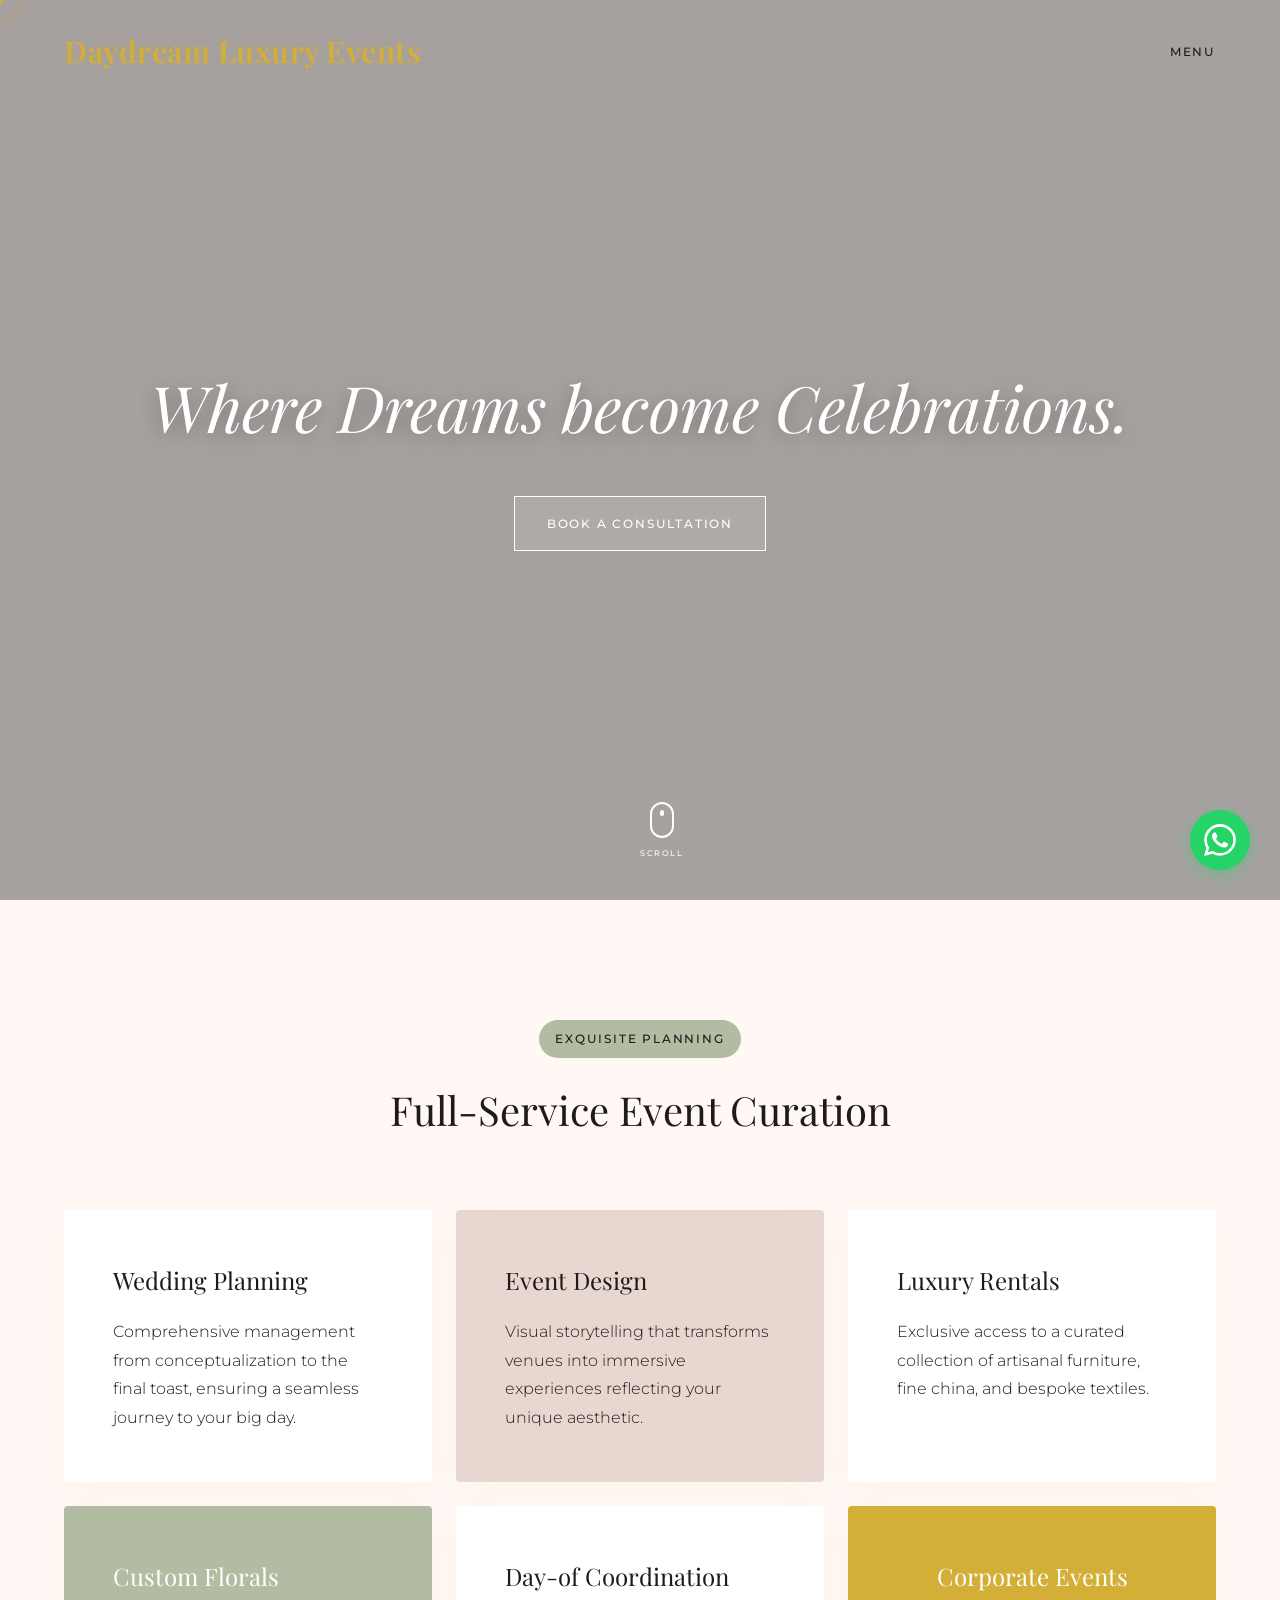
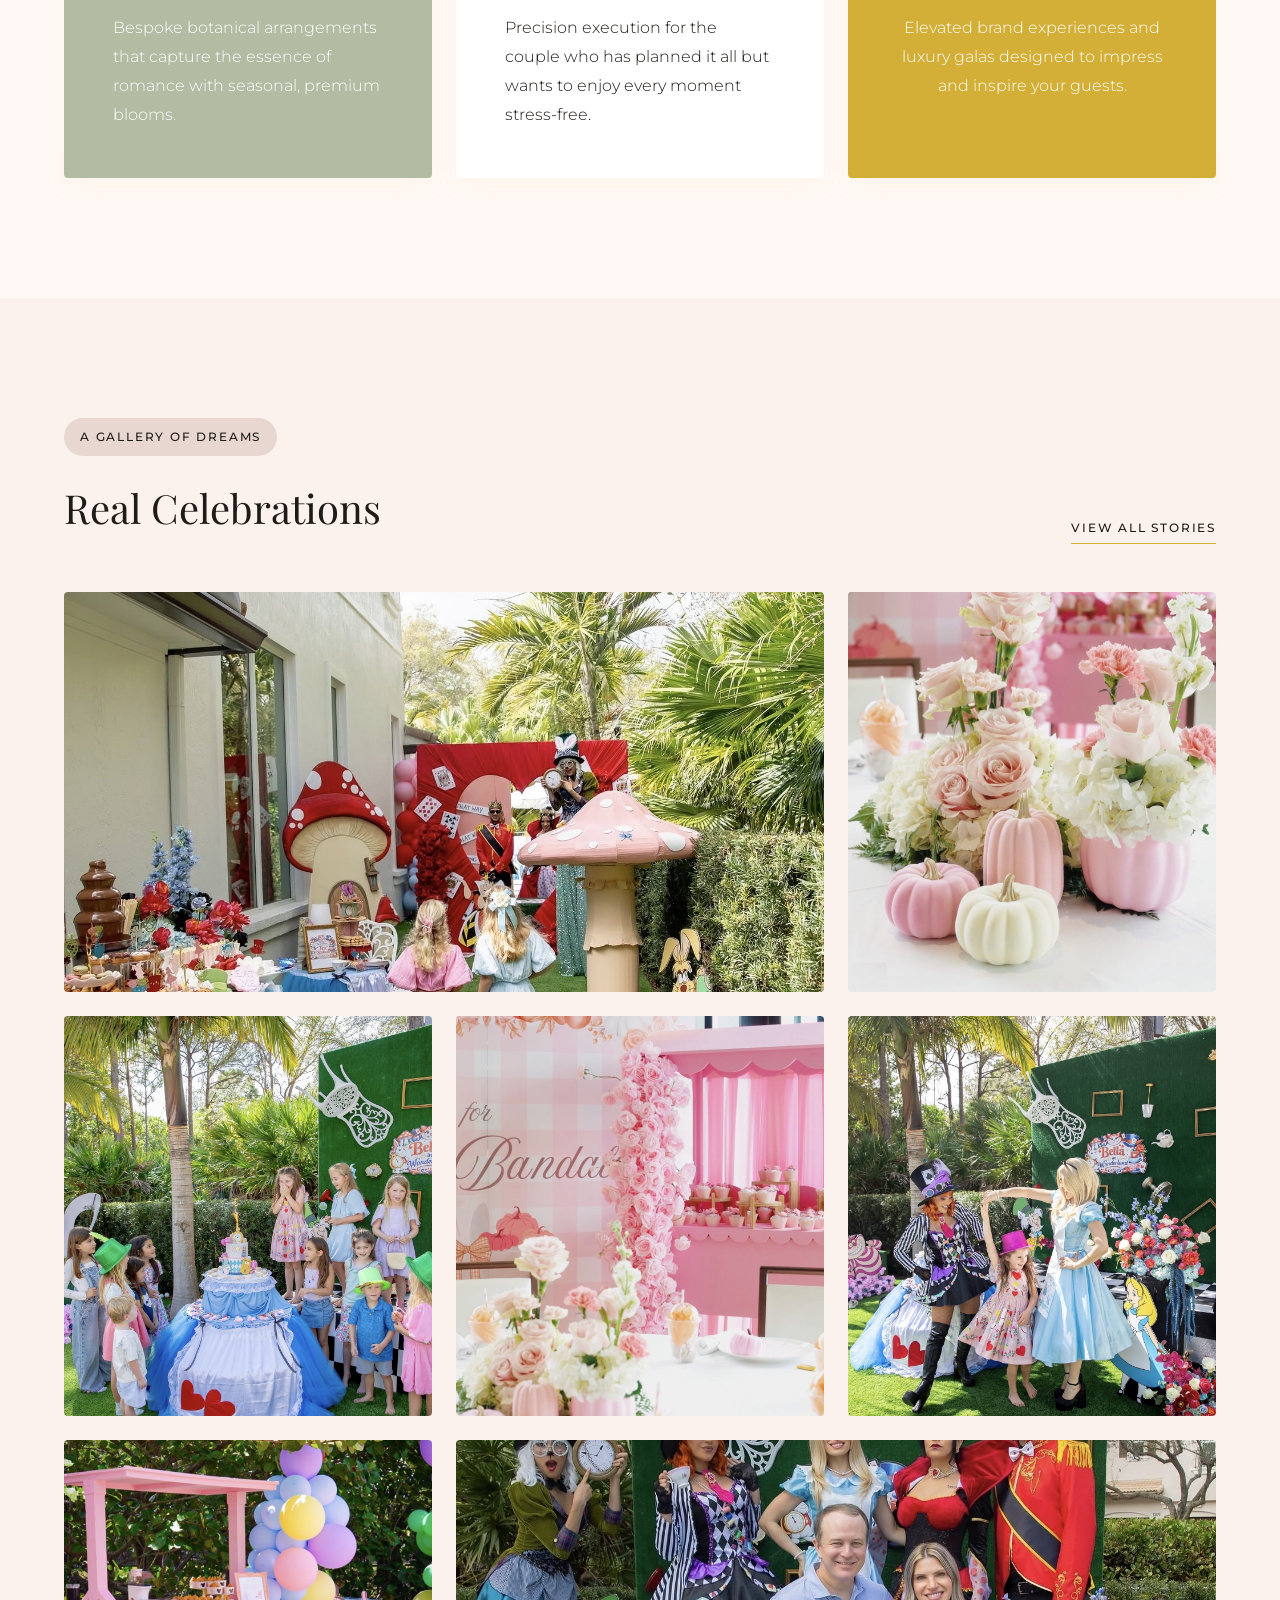
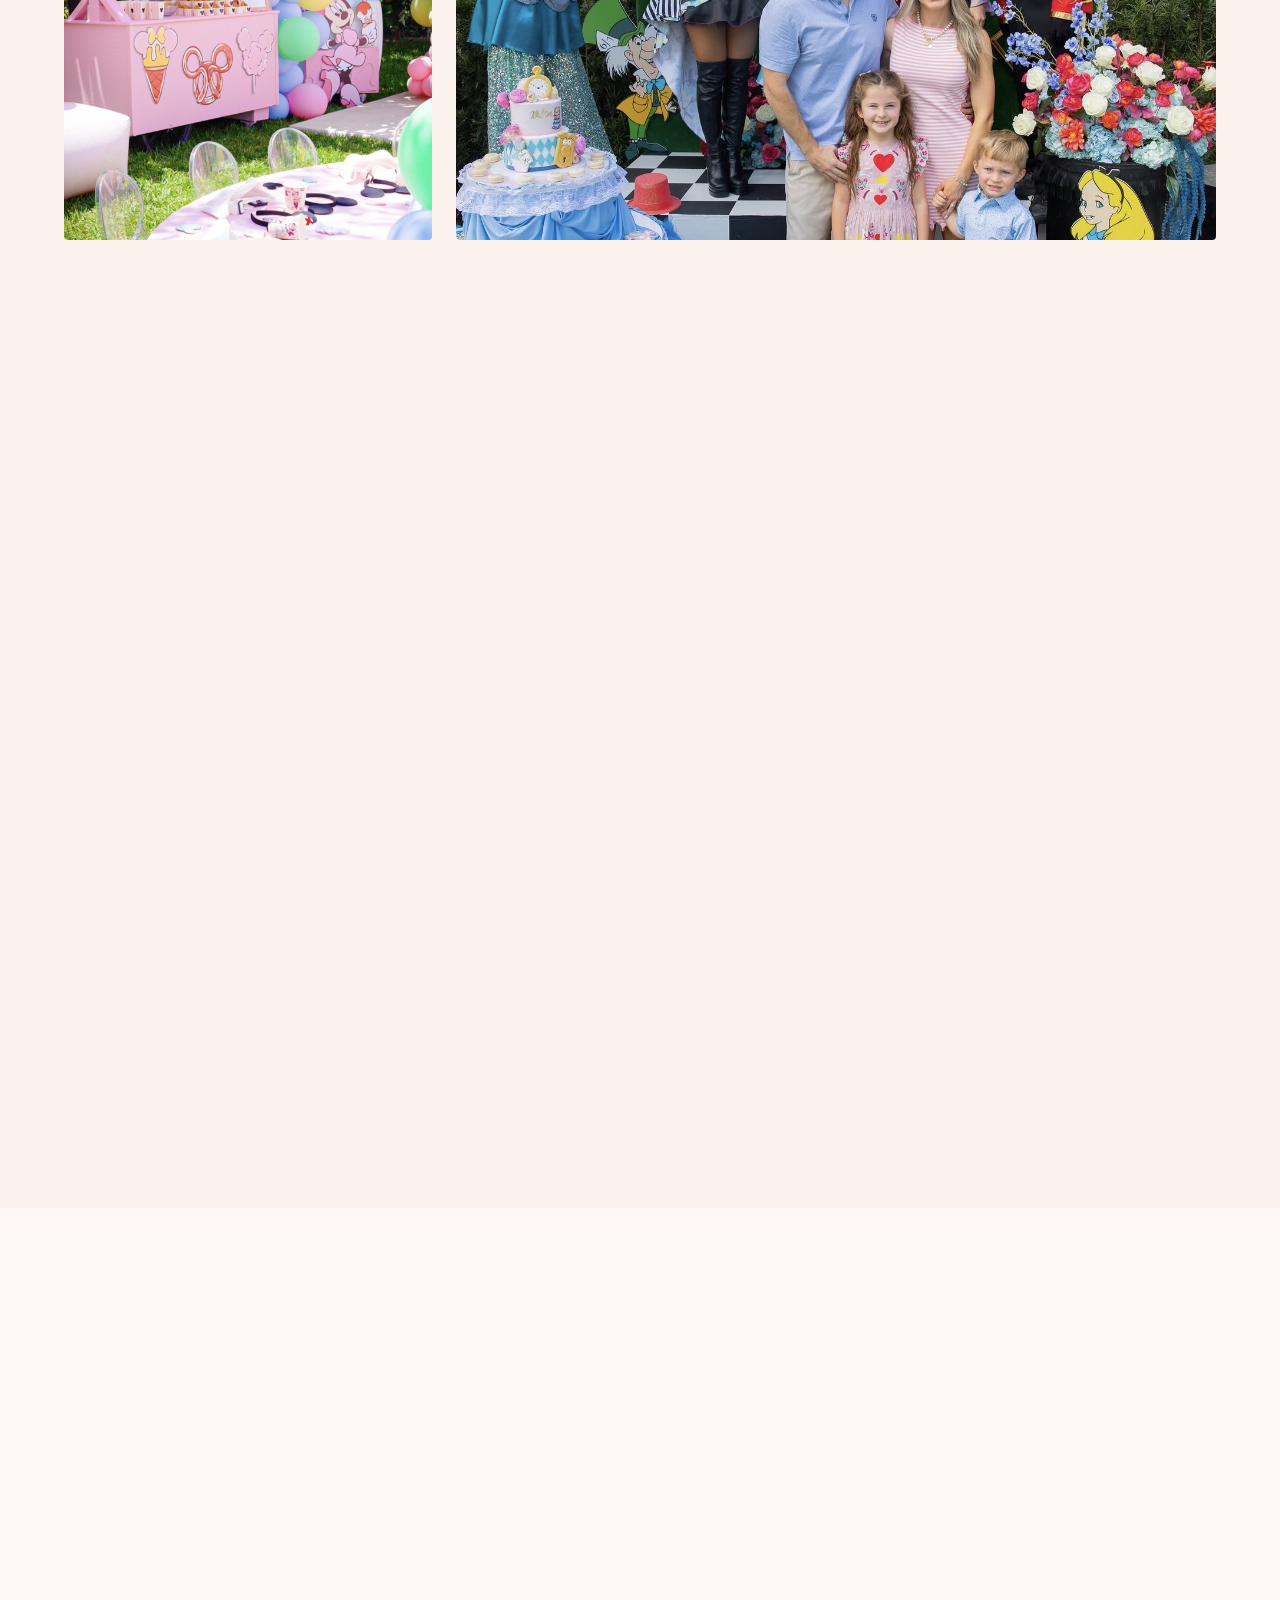
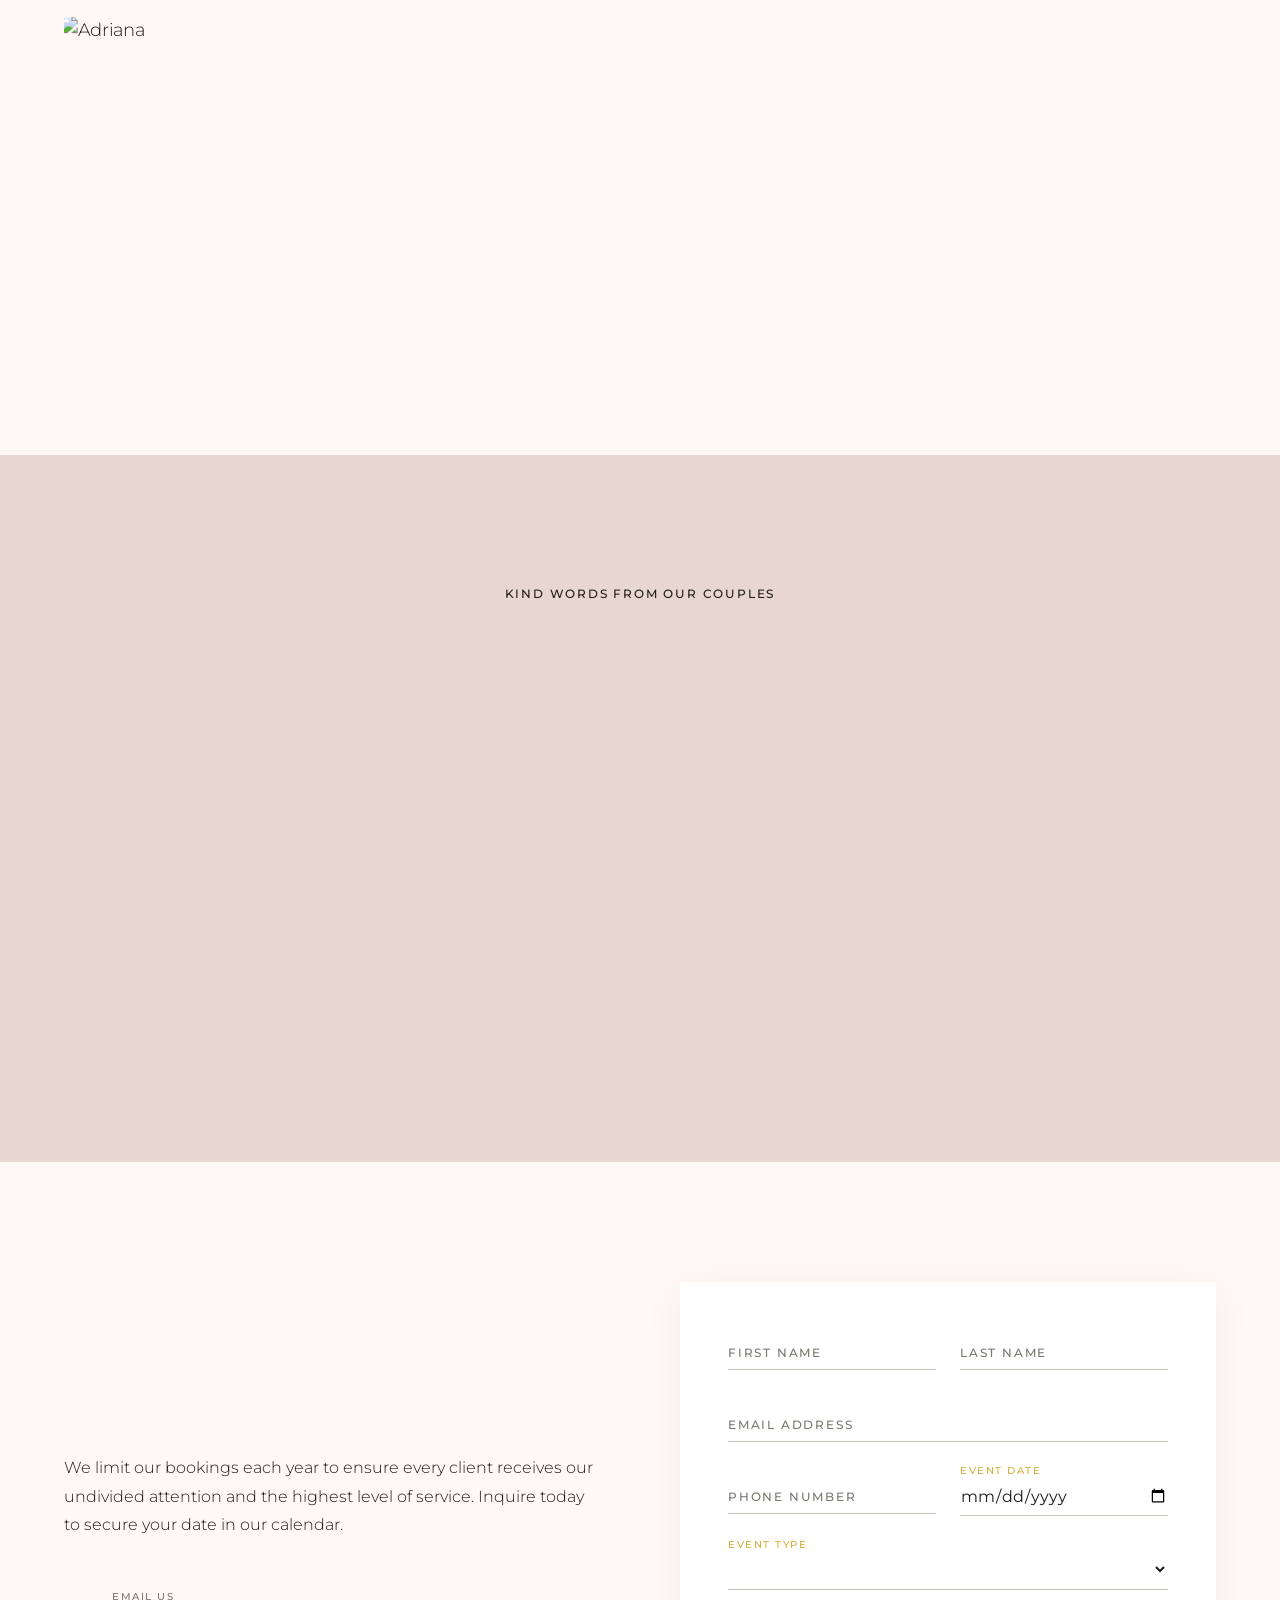
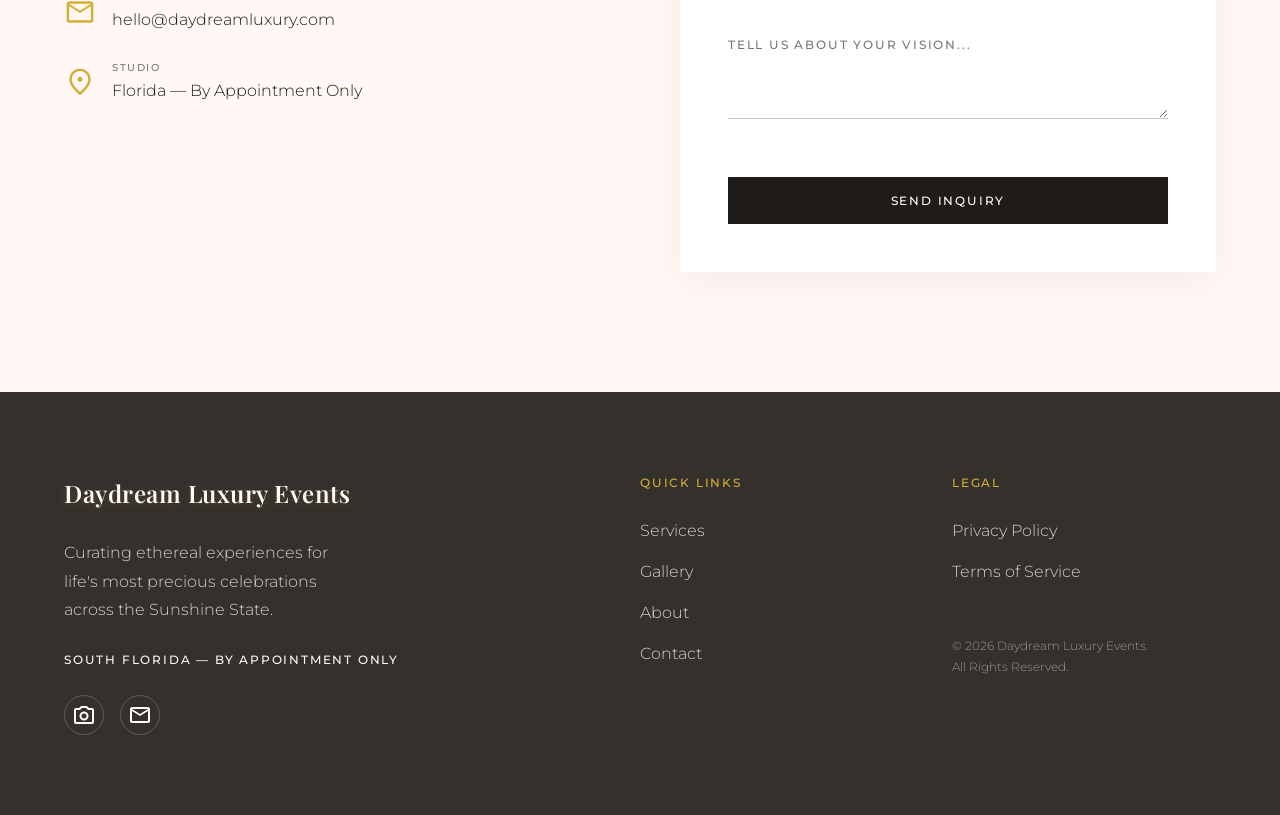
==== index.html @ e5b64c25 "Initial commit with WOW effect design" ====
<!DOCTYPE html>
<html lang="en">
<head>
  <meta charset="UTF-8">
  <meta name="viewport" content="width=device-width, initial-scale=1.0">
  <title>Daydream Luxury Events | Adriana</title>
  <link rel="stylesheet" href="styles.css">
  <link href="https://fonts.googleapis.com/css2?family=Material+Symbols+Outlined:wght,FILL@300,0&display=swap" rel="stylesheet" />
</head>
<body>

  <!-- Preloader -->
  <div class="preloader" id="preloader">
    <div class="preloader-content">
      <h2 class="logo italic" style="font-size: 40px; color: var(--gold);">Daydream</h2>
      <div class="loading-line"></div>
    </div>
  </div>

  <!-- Custom Cursor -->
  <div class="cursor-dot" data-cursor-dot></div>
  <div class="cursor-outline" data-cursor-outline></div>

  <!-- Navigation -->
  <nav id="navbar">
    <div class="container nav-container">
      <a href="#" class="logo">Daydream Luxury Events</a>
      <div class="menu-btn" id="menuBtn">
        <span class="label">MENU</span>
      </div>
    </div>
  </nav>

  <!-- Full-Screen Menu Overlay -->
  <div class="nav-overlay" id="navOverlay">
    <div class="nav-overlay-content">
      <a href="#services" class="nav-overlay-link italic">Services</a>
      <a href="#gallery" class="nav-overlay-link italic">Gallery</a>
      <a href="#about" class="nav-overlay-link italic">About</a>
      <a href="#contact" class="nav-overlay-link italic">Contact</a>
    </div>
    <div class="nav-overlay-footer label">
      <p>SOUTH FLORIDA — BY APPOINTMENT ONLY</p>
    </div>
  </div>

  <!-- Hero Section -->
  <section class="hero">
    <video class="hero-video" autoplay muted loop playsinline>
      <source src="video del hero/hero_video_720p.mp4" type="video/mp4">
    </video>
    <div class="hero-overlay"></div>
    <div class="hero-content">
      <h1 class="italic">Where Dreams become Celebrations.</h1>
      <a href="#contact" class="btn btn-white label">Book a Consultation</a>
    </div>
    
    <!-- Scroll Indicator -->
    <div class="scroll-indicator">
      <div class="mouse"></div>
      <span class="label" style="font-size: 8px; margin-top: 8px; letter-spacing: 0.2em;">SCROLL</span>
    </div>
  </section>

  <!-- Services Section -->
  <section id="services" class="section-gap">
    <div class="container">
      <div class="services-header">
        <span class="label tag tag-sage">Exquisite Planning</span>
        <h2>Full-Service Event Curation</h2>
      </div>
      
      <div class="services-grid">
        <div class="service-card col-4">
          <h3>Wedding Planning</h3>
          <p>Comprehensive management from conceptualization to the final toast, ensuring a seamless journey to your big day.</p>
        </div>
        <div class="service-card col-4" style="background-color: var(--blush);">
          <h3>Event Design</h3>
          <p>Visual storytelling that transforms venues into immersive experiences reflecting your unique aesthetic.</p>
        </div>
        <div class="service-card col-4">
          <h3>Luxury Rentals</h3>
          <p>Exclusive access to a curated collection of artisanal furniture, fine china, and bespoke textiles.</p>
        </div>
        <div class="service-card col-4" style="background-color: var(--sage); color: var(--white);">
          <h3 style="color: var(--white);">Custom Florals</h3>
          <p>Bespoke botanical arrangements that capture the essence of romance with seasonal, premium blooms.</p>
        </div>
        <div class="service-card col-4">
          <h3>Day-of Coordination</h3>
          <p>Precision execution for the couple who has planned it all but wants to enjoy every moment stress-free.</p>
        </div>
        <div class="service-card col-4" style="background-color: var(--gold); color: var(--white); text-align: center;">
          <h3 style="color: var(--white);">Corporate Events</h3>
          <p>Elevated brand experiences and luxury galas designed to impress and inspire your guests.</p>
        </div>
      </div>
    </div>
  </section>

  <!-- Gallery Section -->
  <section id="gallery" class="section-gap" style="background: #fbf2ed;">
    <div class="container">
      <div class="gallery-header">
        <div>
          <span class="label tag">A Gallery of Dreams</span>
          <h2 style="font-size: 40px; margin-top: 16px;">Real Celebrations</h2>
        </div>
        <a href="#" class="label" style="border-bottom: 1px solid var(--gold); padding-bottom: 4px;">View All Stories</a>
      </div>

      <div class="gallery-grid">
        <div class="gallery-item col-8 signature-frame">
          <img src="Sus fotos/daydream_alice_wide_edited.jpg" alt="Event" class="img-cover">
        </div>
        <div class="gallery-item col-4">
          <img src="Sus fotos/daydream_flores_edited.jpg" alt="Florals" class="img-cover">
        </div>
        <div class="gallery-item col-4">
          <img src="Sus fotos/daydream_cake_edited.jpg" alt="Cake" class="img-cover">
        </div>
        <div class="gallery-item col-4">
          <img src="Sus fotos/daydream_dessert_bar_edited.jpg" alt="Desserts" class="img-cover">
        </div>
        <div class="gallery-item col-4">
          <img src="Sus fotos/daydream_alice_edited.jpg" alt="Alice Event" class="img-cover">
        </div>
        <div class="gallery-item col-4">
          <img src="Sus fotos/daydream_carrito_edited.jpg" alt="Cart Display" class="img-cover">
        </div>
        <div class="gallery-item col-8 signature-frame">
          <img src="Sus fotos/daydream_family_group_edited.jpg" alt="Family Group" class="img-cover">
        </div>
        <div class="gallery-item col-4">
          <img src="Sus fotos/daydream_fairy_cake_edited.jpg" alt="Fairy Cake" class="img-cover">
        </div>
        <div class="gallery-item col-4">
          <img src="Sus fotos/daydream_madhatter_edited.jpg" alt="Mad Hatter" class="img-cover">
        </div>
        <div class="gallery-item col-4">
          <img src="Sus fotos/daydream_mushroom_fairies_edited.jpg" alt="Mushroom Fairies" class="img-cover">
        </div>
        <div class="gallery-item col-4">
          <img src="Sus fotos/daydream_pink_castle_edited.jpg" alt="Pink Castle" class="img-cover">
        </div>
        <div class="gallery-item col-4">
          <img src="Sus fotos/daydream_rabbbithole_edited.jpg" alt="Rabbit Hole" class="img-cover">
        </div>
        <div class="gallery-item col-4">
          <img src="Sus fotos/foto.jpg" alt="Event Detail" class="img-cover">
        </div>
      </div>
    </div>
  </section>

  <!-- About Section -->
  <section id="about" class="section-gap">
    <div class="container about-grid">
      <div class="about-image signature-frame">
        <img src="foto de la dueña/9C706F66-1818-429E-ACD1-0B4B7BBCFD87.PNG" alt="Adriana" class="img-cover" style="aspect-ratio: 4/5; object-position: center 35%;">
      </div>
      <div class="about-content">
        <span class="label tag tag-sage">The Visionary</span>
        <h2>Meet Adriana</h2>
        <p>With a background in fine arts and a passion for the effortless elegance of the Florida coast, I founded Daydream Luxury Events to bridge the gap between imagination and reality.</p>
        <p>My philosophy is rooted in "Editorial Minimalism"—where every element serves a purpose and beauty is found in the intentional. I believe that a luxury event should feel personal, never staged, and leave a lasting impression of refined joy.</p>
        <p>As an event planner and stylist in Florida, I dedicate myself to crafting experiences that resonate deeply with my clients and their guests.</p>
        <div style="margin-top: 32px;">
          <p class="italic" style="font-size: 24px; color: var(--gold);">Adriana V.</p>
        </div>
      </div>
    </div>
  </section>

  <!-- Testimonials Section -->
  <section class="section-gap testimonials-section">
    <div class="container">
      <div class="testimonials-header">
        <span class="label tag">Kind words from our couples</span>
      </div>
      <div class="testimonials-slider-wrapper">
        <div class="testimonials-track" id="testimonialsTrack">
          <div class="testimonial-card">
            <div class="stars">★★★★★</div>
            <p class="testimonial-text">"Adriana turned our vision of a coastal black-tie wedding into a breathtaking reality. Her eye for design is unmatched, and her calm presence made the entire process a joy."</p>
            <div class="label" style="color: var(--gold);">Eleanor & James</div>
          </div>
          <div class="testimonial-card">
            <div class="stars">★★★★★</div>
            <p class="testimonial-text">"The floral design alone was worth it. Our guests are still talking about the scent of peonies that filled the ballroom. Adriana is truly an artist who understands luxury."</p>
            <div class="label" style="color: var(--gold);">Isabella & Marc</div>
          </div>
          <div class="testimonial-card">
            <div class="stars">★★★★★</div>
            <p class="testimonial-text">"A seamless experience from start to finish. We didn't have to worry about a single detail on our wedding day. Adriana's coordination was flawless."</p>
            <div class="label" style="color: var(--gold);">Sophia & David</div>
          </div>
        </div>
        <div class="slider-dots" id="sliderDots"></div>
      </div>
    </div>
  </section>

  <!-- Contact Section -->
  <section id="contact" class="section-gap">
    <div class="container contact-grid">
      <div class="contact-info">
        <span class="label tag tag-sage">Tell us about your daydream</span>
        <h2>Let's Create Magic</h2>
        <p style="margin-bottom: 48px;">We limit our bookings each year to ensure every client receives our undivided attention and the highest level of service. Inquire today to secure your date in our calendar.</p>
        
        <div style="display: flex; align-items: center; gap: 16px; margin-bottom: 24px;">
          <span class="material-symbols-outlined" style="color: var(--gold); font-size: 32px;">mail</span>
          <div>
            <div class="label" style="font-size: 10px; color: #79776F;">Email Us</div>
            <div>hello@daydreamluxury.com</div>
          </div>
        </div>
        <div style="display: flex; align-items: center; gap: 16px;">
          <span class="material-symbols-outlined" style="color: var(--gold); font-size: 32px;">location_on</span>
          <div>
            <div class="label" style="font-size: 10px; color: #79776F;">Studio</div>
            <div>Florida — By Appointment Only</div>
          </div>
        </div>
      </div>
      
      <div class="contact-form" style="background: var(--white); padding: 48px; box-shadow: 0 10px 40px rgba(0,0,0,0.05);">
        <form>
          <div class="form-row">
            <div class="form-group floating-label-group">
              <input type="text" id="fname" placeholder=" " required>
              <label for="fname" class="label floating-label">First Name</label>
            </div>
            <div class="form-group floating-label-group">
              <input type="text" id="lname" placeholder=" " required>
              <label for="lname" class="label floating-label">Last Name</label>
            </div>
          </div>
          <div class="form-group floating-label-group">
            <input type="email" id="email" placeholder=" " required>
            <label for="email" class="label floating-label">Email Address</label>
          </div>
          <div class="form-row">
            <div class="form-group floating-label-group">
              <input type="tel" id="phone" placeholder=" " required>
              <label for="phone" class="label floating-label">Phone Number</label>
            </div>
            <div class="form-group floating-label-group">
              <input type="date" id="date" required>
              <label for="date" class="label floating-label always-float">Event Date</label>
            </div>
          </div>
          <div class="form-group floating-label-group">
            <select id="type" required>
              <option value="" disabled selected></option>
              <option value="Wedding">Wedding</option>
              <option value="Baby Shower">Baby Shower</option>
              <option value="Children's Party">Children's Party</option>
              <option value="Corporate">Corporate</option>
              <option value="Other">Other</option>
            </select>
            <label for="type" class="label floating-label always-float">Event Type</label>
          </div>
          <div class="form-group floating-label-group">
            <textarea id="message" rows="4" placeholder=" " required></textarea>
            <label for="message" class="label floating-label">Tell us about your vision...</label>
          </div>
          <button type="submit" class="btn btn-solid label" style="width: 100%; border: none; margin-top: 16px;">Send Inquiry</button>
        </form>
      </div>
    </div>
  </section>

  <!-- Footer -->
  <footer>
    <div class="container footer-grid">
      <div>
        <a href="#" class="logo footer-logo" style="color: var(--ivory);">Daydream Luxury Events</a>
        <p style="opacity: 0.8; margin-bottom: 24px; max-width: 300px;">Curating ethereal experiences for life's most precious celebrations across the Sunshine State.</p>
        <p class="label">South Florida — By Appointment Only</p>
        <div class="social-icons">
          <a href="#" class="social-icon"><span class="material-symbols-outlined">photo_camera</span></a>
          <a href="#" class="social-icon"><span class="material-symbols-outlined">mail</span></a>
        </div>
      </div>
      <div class="footer-links">
        <h4 class="label">Quick Links</h4>
        <a href="#services">Services</a>
        <a href="#gallery">Gallery</a>
        <a href="#about">About</a>
        <a href="#contact">Contact</a>
      </div>
      <div class="footer-links">
        <h4 class="label">Legal</h4>
        <a href="#">Privacy Policy</a>
        <a href="#">Terms of Service</a>
        <div style="margin-top: 48px; opacity: 0.5; font-size: 12px;">
          &copy; 2026 Daydream Luxury Events.<br>All Rights Reserved.
        </div>
      </div>
    </div>
  </footer>

  <!-- Lightbox -->
  <div class="lightbox" id="lightbox">
    <span class="lightbox-close material-symbols-outlined" id="lightboxClose">close</span>
    <img src="" alt="Fullscreen Event Image" class="lightbox-img" id="lightboxImg">
  </div>

  <!-- WhatsApp Button -->
  <a href="https://wa.me/1234567890?text=Hello%20Daydream%20Luxury%20Events,%20I%20would%20like%20to%20plan%20an%20event!" target="_blank" class="whatsapp-btn">
    <svg viewBox="0 0 24 24" width="32" height="32" fill="currentColor"><path d="M17.472 14.382c-.297-.149-1.758-.867-2.03-.967-.273-.099-.471-.148-.67.15-.197.297-.767.966-.94 1.164-.173.199-.347.223-.644.075-.297-.15-1.255-.463-2.39-1.475-.883-.788-1.48-1.761-1.653-2.059-.173-.297-.018-.458.13-.606.134-.133.298-.347.446-.52.149-.174.198-.298.298-.497.099-.198.05-.371-.025-.52-.075-.149-.669-1.612-.916-2.207-.242-.579-.487-.5-.669-.51h-.57c-.198 0-.52.074-.792.372-.272.297-1.04 1.016-1.04 2.479 0 1.462 1.065 2.875 1.213 3.074.149.198 2.096 3.2 5.077 4.487.709.306 1.262.489 1.694.625.712.227 1.36.195 1.871.118.571-.085 1.758-.719 2.006-1.413.248-.694.248-1.289.173-1.413-.074-.124-.272-.198-.57-.347m-5.421 7.403h-.004a9.87 9.87 0 01-5.031-1.378l-.361-.214-3.741.982.998-3.648-.235-.374a9.86 9.86 0 01-1.51-5.26c.001-5.45 4.436-9.884 9.888-9.884 2.64 0 5.122 1.03 6.988 2.898a9.825 9.825 0 012.893 6.994c-.003 5.45-4.437 9.884-9.885 9.884m8.413-18.297A11.815 11.815 0 0012.05 0C5.495 0 .16 5.335.157 11.892c0 2.096.547 4.142 1.588 5.945L.057 24l6.305-1.654a11.882 11.882 0 005.683 1.448h.005c6.554 0 11.89-5.335 11.893-11.893a11.821 11.821 0 00-3.48-8.413Z"/></svg>
  </a>

  <script>
    // 1. Custom Cursor
    const cursorDot = document.querySelector("[data-cursor-dot]");
    const cursorOutline = document.querySelector("[data-cursor-outline]");
    
    if (window.matchMedia("(pointer: fine)").matches) {
      window.addEventListener("mousemove", (e) => {
        const posX = e.clientX;
        const posY = e.clientY;

        cursorDot.style.left = `${posX}px`;
        cursorDot.style.top = `${posY}px`;

        cursorOutline.animate({
          left: `${posX}px`,
          top: `${posY}px`
        }, { duration: 500, fill: "forwards" });
      });

      const interactives = document.querySelectorAll('a, button, .gallery-item, input, textarea, select');
      interactives.forEach(el => {
        el.addEventListener('mouseenter', () => cursorOutline.classList.add('hovered'));
        el.addEventListener('mouseleave', () => cursorOutline.classList.remove('hovered'));
      });
    } else {
      cursorDot.style.display = 'none';
      cursorOutline.style.display = 'none';
    }

    // 2. Navbar scroll effect
    window.addEventListener('scroll', () => {
      const nav = document.getElementById('navbar');
      if (window.scrollY > 50) {
        nav.classList.add('scrolled');
      } else {
        nav.classList.remove('scrolled');
      }
    });

    // 3. Scroll Reveal Animations
    const revealElements = document.querySelectorAll('.service-card, .gallery-item, .about-content > *, .contact-info > *, .contact-form, .testimonials-slider-wrapper, .section-gap h2');
    revealElements.forEach(el => el.classList.add('reveal-hidden'));

    const revealOptions = {
      threshold: 0.15,
      rootMargin: "0px 0px -50px 0px"
    };

    const revealOnScroll = new IntersectionObserver(function(entries, observer) {
      entries.forEach(entry => {
        if (!entry.isIntersecting) return;
        entry.target.classList.add('reveal-visible');
        observer.unobserve(entry.target);
      });
    }, revealOptions);

    revealElements.forEach(el => revealOnScroll.observe(el));

    // 4. Lightbox functionality
    const galleryItems = document.querySelectorAll('.gallery-item img');
    const lightbox = document.getElementById('lightbox');
    const lightboxImg = document.getElementById('lightboxImg');
    const lightboxClose = document.getElementById('lightboxClose');

    galleryItems.forEach(item => {
      item.parentElement.style.cursor = 'none'; 
      item.parentElement.addEventListener('click', () => {
        lightboxImg.src = item.src;
        lightbox.classList.add('active');
        document.body.style.overflow = 'hidden';
      });
    });

    const closeLightbox = () => {
      lightbox.classList.remove('active');
      document.body.style.overflow = 'auto';
    };

    lightboxClose.addEventListener('click', closeLightbox);
    lightbox.addEventListener('click', (e) => {
      if (e.target !== lightboxImg) closeLightbox();
    });

    // 5. Testimonials Slider
    const track = document.getElementById('testimonialsTrack');
    const cards = document.querySelectorAll('.testimonial-card');
    const dotsContainer = document.getElementById('sliderDots');
    let currentIndex = 0;

    cards.forEach((_, index) => {
      const dot = document.createElement('div');
      dot.classList.add('slider-dot');
      if (index === 0) dot.classList.add('active');
      dot.addEventListener('click', () => goToSlide(index));
      dotsContainer.appendChild(dot);
    });

    const dots = document.querySelectorAll('.slider-dot');

    function goToSlide(index) {
      track.style.transform = `translateX(-${index * 100}%)`;
      dots.forEach(dot => dot.classList.remove('active'));
      dots[index].classList.add('active');
      currentIndex = index;
    }

    setInterval(() => {
      currentIndex = (currentIndex + 1) % cards.length;
      goToSlide(currentIndex);
    }, 5000);

    // 6. Preloader Logic
    window.addEventListener('load', () => {
      setTimeout(() => {
        const preloader = document.getElementById('preloader');
        preloader.style.opacity = '0';
        setTimeout(() => {
          preloader.style.display = 'none';
        }, 800);
      }, 500); 
    });

    // 7. Full Screen Menu Logic
    const menuBtn = document.getElementById('menuBtn');
    const navOverlay = document.getElementById('navOverlay');
    const overlayLinks = document.querySelectorAll('.nav-overlay-link');
    let menuOpen = false;

    menuBtn.addEventListener('click', () => {
      menuOpen = !menuOpen;
      if (menuOpen) {
        navOverlay.classList.add('active');
        menuBtn.querySelector('.label').textContent = 'CLOSE';
        document.body.style.overflow = 'hidden';
      } else {
        navOverlay.classList.remove('active');
        menuBtn.querySelector('.label').textContent = 'MENU';
        document.body.style.overflow = 'auto';
      }
    });

    overlayLinks.forEach(link => {
      link.addEventListener('click', () => {
        menuOpen = false;
        navOverlay.classList.remove('active');
        menuBtn.querySelector('.label').textContent = 'MENU';
        document.body.style.overflow = 'auto';
      });
    });

    // 8. Parallax Effects
    const heroVideo = document.querySelector('.hero-video');
    const aboutImg = document.querySelector('.about-image img');

    window.addEventListener('scroll', () => {
      const scrollY = window.scrollY;
      
      // Hero Parallax
      if (heroVideo && scrollY < window.innerHeight) {
        heroVideo.style.transform = `translateY(${scrollY * 0.4}px)`;
      }

      // About Image Parallax
      if (aboutImg) {
        const aboutTop = document.getElementById('about').offsetTop;
        const offset = scrollY - aboutTop + window.innerHeight;
        if (offset > 0 && offset < window.innerHeight * 2) {
          aboutImg.style.transform = `translateY(${offset * -0.15}px) scale(1.1)`;
        }
      }
    });

  </script>
</body>
</html>
---- styles.css ----
@import url('https://fonts.googleapis.com/css2?family=Montserrat:wght@300;400;500;600&family=Playfair+Display:ital,wght@0,400;0,600;0,700;1,400&display=swap');

:root {
  --ivory: #FFF8F5;
  --text: #1E1B18;
  --gold: #D4AF37;
  --blush: #E8D7D0;
  --sage: #B2BCA3;
  --white: #FFFFFF;
}

* {
  margin: 0;
  padding: 0;
  box-sizing: border-box;
}

body {
  background-color: var(--ivory);
  color: var(--text);
  font-family: 'Montserrat', sans-serif;
  font-weight: 300;
  line-height: 1.8;
  overflow-x: hidden;
}

h1,
h2,
h3,
h4,
h5,
h6 {
  font-family: 'Playfair Display', serif;
  font-weight: 400;
}

.italic {
  font-style: italic;
}

.label {
  font-family: 'Montserrat', sans-serif;
  text-transform: uppercase;
  letter-spacing: 0.15em;
  font-weight: 500;
  font-size: 12px;
}

a {
  text-decoration: none;
  color: inherit;
}

/* Layout */
.container {
  max-width: 1280px;
  margin: 0 auto;
  padding: 0 64px;
}

.section-gap {
  padding: 120px 0;
}

/* Navigation */
nav {
  position: fixed;
  top: 0;
  width: 100%;
  z-index: 100;
  padding: 24px 0;
  transition: all 0.3s ease;
}

nav.scrolled {
  background: rgba(255, 248, 245, 0.9);
  backdrop-filter: blur(15px);
  -webkit-backdrop-filter: blur(15px);
  padding: 16px 0;
  border-bottom: 1px solid rgba(212, 175, 55, 0.2);
}

.nav-container {
  display: flex;
  justify-content: space-between;
  align-items: center;
}

.logo {
  font-family: 'Playfair Display', serif;
  font-size: 30px;
  font-weight: 600;
  color: var(--gold);
  letter-spacing: 0.5px;
  text-shadow: 0 2px 10px rgba(212, 175, 55, 0.2);
  transition: all 0.3s ease;
}

.logo:hover {
  transform: scale(1.02);
  text-shadow: 0 4px 15px rgba(212, 175, 55, 0.4);
}

.menu-btn {
  cursor: pointer;
  z-index: 10001;
}

.menu-btn .label {
  transition: color 0.3s;
}

.menu-btn:hover .label {
  color: var(--gold);
}

/* Full-Screen Overlay Nav */
.nav-overlay {
  position: fixed;
  top: 0; left: 0; width: 100%; height: 100vh;
  background: var(--ivory);
  z-index: 99;
  display: flex;
  flex-direction: column;
  justify-content: center;
  align-items: center;
  opacity: 0;
  pointer-events: none;
  transition: opacity 0.5s ease;
}

.nav-overlay.active {
  opacity: 1;
  pointer-events: auto;
}

.nav-overlay-content {
  display: flex;
  flex-direction: column;
  gap: 32px;
  text-align: center;
}

.nav-overlay-link {
  font-size: 64px;
  color: var(--text);
  transform: translateY(30px);
  opacity: 0;
  transition: all 0.5s cubic-bezier(0.25, 0.46, 0.45, 0.94);
}

.nav-overlay.active .nav-overlay-link {
  transform: translateY(0);
  opacity: 1;
}

.nav-overlay.active .nav-overlay-link:nth-child(1) { transition-delay: 0.1s; }
.nav-overlay.active .nav-overlay-link:nth-child(2) { transition-delay: 0.2s; }
.nav-overlay.active .nav-overlay-link:nth-child(3) { transition-delay: 0.3s; }
.nav-overlay.active .nav-overlay-link:nth-child(4) { transition-delay: 0.4s; }

.nav-overlay-link:hover {
  color: var(--gold);
}

.nav-overlay-footer {
  position: absolute;
  bottom: 48px;
  opacity: 0;
  transition: opacity 1s ease 0.6s;
}

.nav-overlay.active .nav-overlay-footer {
  opacity: 1;
}

/* Buttons */
.btn {
  display: inline-block;
  padding: 16px 32px;
  border: 1px solid var(--gold);
  background: transparent;
  color: var(--text);
  transition: all 0.3s ease;
  cursor: pointer;
}

.btn:hover {
  transform: translateY(-2px);
  box-shadow: 0 10px 30px rgba(212, 175, 55, 0.15);
}

.btn-solid {
  background: var(--text);
  color: var(--white);
  border-color: var(--text);
}

.btn-solid:hover {
  background: #333;
  color: var(--white);
  transform: translateY(-2px);
  box-shadow: 0 10px 30px rgba(0, 0, 0, 0.15);
}

.btn-white {
  background: rgba(255, 255, 255, 0.1);
  color: var(--white);
  border: 1px solid var(--white);
  backdrop-filter: blur(5px);
}

.btn-white:hover {
  background: var(--white);
  color: var(--text);
}

/* Hero Section */
.hero {
  position: relative;
  height: 100vh;
  display: flex;
  align-items: center;
  justify-content: center;
  text-align: center;
  overflow: hidden;
}

.hero-video {
  position: absolute;
  top: 0;
  left: 0;
  width: 100%;
  height: 100%;
  object-fit: cover;
  z-index: -2;
}

.hero-overlay {
  position: absolute;
  top: 0;
  left: 0;
  width: 100%;
  height: 100%;
  background: rgba(0, 0, 0, 0.35);
  z-index: -1;
}

.hero-content {
  color: var(--white);
  opacity: 0;
  animation: fadeIn 1.5s ease forwards 0.5s;
  padding: 0 20px;
}

.hero h1 {
  font-size: 64px;
  margin-bottom: 32px;
  text-shadow: 0 4px 20px rgba(0, 0, 0, 0.3);
}

@keyframes fadeIn {
  from {
    opacity: 0;
    transform: translateY(20px);
  }

  to {
    opacity: 1;
    transform: translateY(0);
  }
}

/* Images & Frames */
.signature-frame {
  position: relative;
  z-index: 1;
}

.signature-frame::after {
  content: '';
  position: absolute;
  top: -12px;
  left: -12px;
  right: -12px;
  bottom: -12px;
  border: 1px solid var(--gold);
  z-index: -1;
  pointer-events: none;
}

.img-cover {
  width: 100%;
  height: 100%;
  object-fit: cover;
}

/* Tags */
.tag {
  display: inline-block;
  padding: 8px 16px;
  border-radius: 50px;
  background: var(--blush);
  color: var(--text);
}

.tag-sage {
  background: var(--sage);
}

/* Services */
.services-header {
  text-align: center;
  margin-bottom: 64px;
}

.services-header h2 {
  font-size: 40px;
  margin-top: 16px;
}

.services-grid {
  display: grid;
  grid-template-columns: repeat(12, 1fr);
  gap: 24px;
}

.service-card {
  background: var(--white);
  padding: 48px;
  transition: all 0.4s ease;
  box-shadow: 0 10px 30px rgba(212, 175, 55, 0.05);
  border-radius: 4px;
}

.service-card:hover {
  transform: translateY(-5px);
  box-shadow: 0 20px 40px rgba(212, 175, 55, 0.1);
}

.service-card h3 {
  font-size: 24px;
  margin-bottom: 16px;
}

.col-8 {
  grid-column: span 8;
}

.col-4 {
  grid-column: span 4;
}

/* Gallery */
.gallery-header {
  display: flex;
  justify-content: space-between;
  align-items: flex-end;
  margin-bottom: 48px;
}

.gallery-grid {
  display: grid;
  grid-template-columns: repeat(12, 1fr);
  grid-auto-rows: 400px;
  gap: 24px;
}

.gallery-item {
  position: relative;
  overflow: hidden;
  border-radius: 4px;
}

.gallery-item::after {
  content: 'VIEW DETAILS';
  position: absolute;
  top: 0;
  left: 0;
  width: 100%;
  height: 100%;
  background: rgba(30, 27, 24, 0.4);
  color: var(--white);
  font-family: 'Montserrat', sans-serif;
  font-size: 14px;
  letter-spacing: 2px;
  display: flex;
  align-items: center;
  justify-content: center;
  opacity: 0;
  transition: opacity 0.4s ease;
  pointer-events: none;
}

.gallery-item img {
  transition: transform 0.8s cubic-bezier(0.25, 0.46, 0.45, 0.94);
}

.gallery-item:hover::after {
  opacity: 1;
}

.gallery-item:hover img {
  transform: scale(1.08);
}

.quote-card {
  background: var(--blush);
  display: flex;
  align-items: center;
  justify-content: center;
  padding: 48px;
  text-align: center;
}

.quote-card p {
  font-size: 24px;
  color: var(--text);
}

/* About */
.about-grid {
  display: grid;
  grid-template-columns: 1fr 1fr;
  gap: 80px;
  align-items: center;
}

.about-content h2 {
  font-size: 48px;
  margin: 16px 0 32px;
}

.about-content p {
  margin-bottom: 24px;
}

/* Testimonials */
.testimonials-section {
  background: var(--blush);
}

.testimonials-header {
  text-align: center;
  margin-bottom: 64px;
}

.testimonials-slider-wrapper {
  overflow: hidden;
  width: 100%;
  padding-bottom: 24px;
}

.testimonials-track {
  display: flex;
  transition: transform 0.6s cubic-bezier(0.25, 1, 0.5, 1);
}

.testimonial-card {
  min-width: 100%;
  background: var(--white);
  padding: 64px 48px;
  text-align: center;
  box-shadow: 0 10px 40px rgba(212, 175, 55, 0.05);
  display: flex;
  flex-direction: column;
  border-radius: 8px;
}

.slider-dots {
  display: flex;
  justify-content: center;
  gap: 12px;
  margin-top: 32px;
}

.slider-dot {
  width: 10px;
  height: 10px;
  border-radius: 50%;
  background: rgba(212, 175, 55, 0.3);
  cursor: pointer;
  transition: all 0.3s ease;
}

.slider-dot.active {
  background: var(--gold);
  transform: scale(1.3);
}

.stars {
  color: var(--gold);
  font-size: 20px;
  margin-bottom: 24px;
  letter-spacing: 4px;
}

.testimonial-text {
  font-style: italic;
  margin-bottom: 32px;
  flex-grow: 1;
}

/* Contact */
.contact-grid {
  display: grid;
  grid-template-columns: 1fr 1fr;
  gap: 80px;
}

.contact-info h2 {
  font-size: 48px;
  margin: 16px 0 32px;
}

.form-group {
  margin-bottom: 32px;
}

.form-row {
  display: grid;
  grid-template-columns: 1fr 1fr;
  gap: 24px;
}

/* Floating Labels */
.floating-label-group {
  position: relative;
  margin-bottom: 32px;
}

.floating-label-group input,
.floating-label-group select,
.floating-label-group textarea {
  width: 100%;
  background: transparent;
  border: none;
  border-bottom: 1px solid #C9C6BD;
  padding: 12px 0 8px 0;
  font-family: inherit;
  font-size: 16px;
  color: var(--text);
  transition: border-color 0.3s ease;
}

.floating-label-group input:focus,
.floating-label-group select:focus,
.floating-label-group textarea:focus {
  outline: none;
  border-bottom-color: var(--gold);
}

.floating-label {
  position: absolute;
  top: 12px;
  left: 0;
  color: #79776F;
  pointer-events: none;
  transition: all 0.3s ease;
  margin-bottom: 0;
}

.floating-label-group input:focus ~ .floating-label,
.floating-label-group input:not(:placeholder-shown) ~ .floating-label,
.floating-label-group textarea:focus ~ .floating-label,
.floating-label-group textarea:not(:placeholder-shown) ~ .floating-label,
.always-float {
  top: -12px;
  font-size: 10px;
  color: var(--gold);
}

/* Footer */
footer {
  background: #34302C;
  color: var(--ivory);
  padding: 80px 0;
}

.footer-grid {
  display: grid;
  grid-template-columns: 2fr 1fr 1fr;
  gap: 48px;
}

.footer-logo {
  font-size: 24px;
  margin-bottom: 24px;
  display: block;
}

.footer-links h4 {
  color: var(--gold);
  margin-bottom: 24px;
}

.footer-links a {
  display: block;
  margin-bottom: 12px;
  opacity: 0.8;
  transition: opacity 0.3s ease;
}

.footer-links a:hover {
  opacity: 1;
  color: var(--gold);
}

.social-icons {
  display: flex;
  gap: 16px;
  margin-top: 24px;
}

.social-icon {
  width: 40px;
  height: 40px;
  border: 1px solid rgba(255, 255, 255, 0.2);
  display: flex;
  align-items: center;
  justify-content: center;
  border-radius: 50%;
  transition: all 0.3s ease;
}

.social-icon:hover {
  background: var(--gold);
  border-color: var(--gold);
}

/* =========================================
   WOW EFFECT ADDITIONS (Animations & UI)
   ========================================= */

/* 1. Custom Cursor */
.cursor-dot,
.cursor-outline {
  position: fixed;
  top: 0;
  left: 0;
  transform: translate(-50%, -50%);
  border-radius: 50%;
  z-index: 9999;
  pointer-events: none;
}

.cursor-dot {
  width: 6px;
  height: 6px;
  background-color: var(--gold);
}

.cursor-outline {
  width: 40px;
  height: 40px;
  border: 1px solid rgba(212, 175, 55, 0.5);
  transition: width 0.2s, height 0.2s, background-color 0.2s;
}

.cursor-outline.hovered {
  width: 60px;
  height: 60px;
  background-color: rgba(212, 175, 55, 0.1);
  border-color: var(--gold);
}

@media (pointer: fine) {
  body {
    cursor: none;
  }
  a, button, input, textarea, select, .gallery-item {
    cursor: none !important;
  }
}

/* 2. Scroll Indicator */
.scroll-indicator {
  position: absolute;
  bottom: 40px;
  left: 50%;
  transform: translateX(-50%);
  display: flex;
  flex-direction: column;
  align-items: center;
  color: var(--white);
  opacity: 0;
  animation: fadeIn 2s ease forwards 1s;
}

.mouse {
  width: 24px;
  height: 36px;
  border: 2px solid var(--white);
  border-radius: 12px;
  position: relative;
}

.mouse::before {
  content: '';
  position: absolute;
  top: 6px;
  left: 50%;
  transform: translateX(-50%);
  width: 4px;
  height: 6px;
  background: var(--white);
  border-radius: 2px;
  animation: scrollWheel 2s infinite;
}

@keyframes scrollWheel {
  0% { transform: translate(-50%, 0); opacity: 1; }
  100% { transform: translate(-50%, 12px); opacity: 0; }
}

/* 3. Reveal on Scroll Classes */
.reveal-hidden {
  opacity: 0;
  transform: translateY(40px);
  transition: all 0.8s cubic-bezier(0.25, 0.46, 0.45, 0.94);
}

.reveal-visible {
  opacity: 1;
  transform: translateY(0);
}

.services-grid .service-card:nth-child(1) { transition-delay: 0.1s; }
.services-grid .service-card:nth-child(2) { transition-delay: 0.2s; }
.services-grid .service-card:nth-child(3) { transition-delay: 0.3s; }
.services-grid .service-card:nth-child(4) { transition-delay: 0.1s; }
.services-grid .service-card:nth-child(5) { transition-delay: 0.2s; }
.services-grid .service-card:nth-child(6) { transition-delay: 0.3s; }

.gallery-item:nth-child(even) { transition-delay: 0.15s; }

/* 4. Lightbox */
.lightbox {
  position: fixed;
  top: 0;
  left: 0;
  width: 100%;
  height: 100%;
  background: rgba(30, 27, 24, 0.95);
  backdrop-filter: blur(5px);
  z-index: 10000;
  display: flex;
  align-items: center;
  justify-content: center;
  opacity: 0;
  pointer-events: none;
  transition: opacity 0.4s ease;
}

.lightbox.active {
  opacity: 1;
  pointer-events: auto;
}

.lightbox-img {
  max-width: 90%;
  max-height: 90vh;
  object-fit: contain;
  box-shadow: 0 10px 40px rgba(0,0,0,0.5);
  transform: scale(0.95);
  transition: transform 0.4s ease;
}

.lightbox.active .lightbox-img {
  transform: scale(1);
}

.lightbox-close {
  position: absolute;
  top: 40px;
  right: 40px;
  color: var(--white);
  font-size: 32px;
  transition: color 0.3s;
}
@media (pointer: fine) {
  .lightbox-close { cursor: none; }
}

.lightbox-close:hover {
  color: var(--gold);
}

/* 5. WhatsApp Floating Button */
.whatsapp-btn {
  position: fixed;
  bottom: 30px;
  right: 30px;
  width: 60px;
  height: 60px;
  background-color: #25D366;
  color: white;
  border-radius: 50%;
  display: flex;
  align-items: center;
  justify-content: center;
  box-shadow: 0 4px 15px rgba(37, 211, 102, 0.4);
  z-index: 99;
  transition: transform 0.3s cubic-bezier(0.175, 0.885, 0.32, 1.275);
}

.whatsapp-btn:hover {
  transform: scale(1.1) translateY(-5px);
  color: white;
}

/* 6. Service Card Enhanced Hover */
.service-card {
  position: relative;
  overflow: hidden;
  border: 1px solid transparent;
}

.service-card::before {
  content: '';
  position: absolute;
  top: 0; left: 0; right: 0; bottom: 0;
  border: 1px solid var(--gold);
  border-radius: 4px;
  opacity: 0;
  transform: scale(0.95);
  transition: all 0.4s ease;
  pointer-events: none;
}

.service-card:hover::before {
  opacity: 1;
  transform: scale(1);
}

/* 7. Preloader */
.preloader {
  position: fixed;
  top: 0; left: 0; width: 100%; height: 100%;
  background: var(--ivory);
  z-index: 99999;
  display: flex;
  align-items: center;
  justify-content: center;
  transition: opacity 0.8s ease;
}

.preloader-content {
  text-align: center;
}

.loading-line {
  width: 100px;
  height: 1px;
  background: var(--gold);
  margin: 16px auto 0;
  position: relative;
  overflow: hidden;
}

.loading-line::after {
  content: '';
  position: absolute;
  top: 0; left: -100%; width: 100%; height: 100%;
  background: var(--text);
  animation: loadLine 1s infinite;
}

@keyframes loadLine {
  0% { left: -100%; }
  100% { left: 100%; }
}

/* 8. Marquee */
.marquee-content {
  display: inline-block;
  animation: marqueeScroll 25s linear infinite;
}

.marquee-content span {
  padding: 0 16px;
}

@keyframes marqueeScroll {
  0% { transform: translateX(0); }
  100% { transform: translateX(-33.3333%); }
}

/* Make About Image responsive to Parallax */
.about-image {
  overflow: hidden;
}

.about-image img {
  transform: scale(1.1);
  transform-origin: center center;
}

/* Mobile Responsive */
@media (max-width: 768px) {
  .nav-overlay-link {
    font-size: 40px;
  }

  .container {
    padding: 0 20px;
  }

  .section-gap {
    padding: 80px 0;
  }

  .hero h1 {
    font-size: 40px;
  }

  .nav-links {
    display: none;
  }

  .services-grid,
  .gallery-grid,
  .about-grid,
  .contact-grid,
  .footer-grid {
    grid-template-columns: 1fr;
    gap: 32px;
  }

  .col-8,
  .col-4 {
    grid-column: span 1;
  }

  .gallery-item {
    height: 300px;
  }

  .form-row {
    grid-template-columns: 1fr;
  }
}
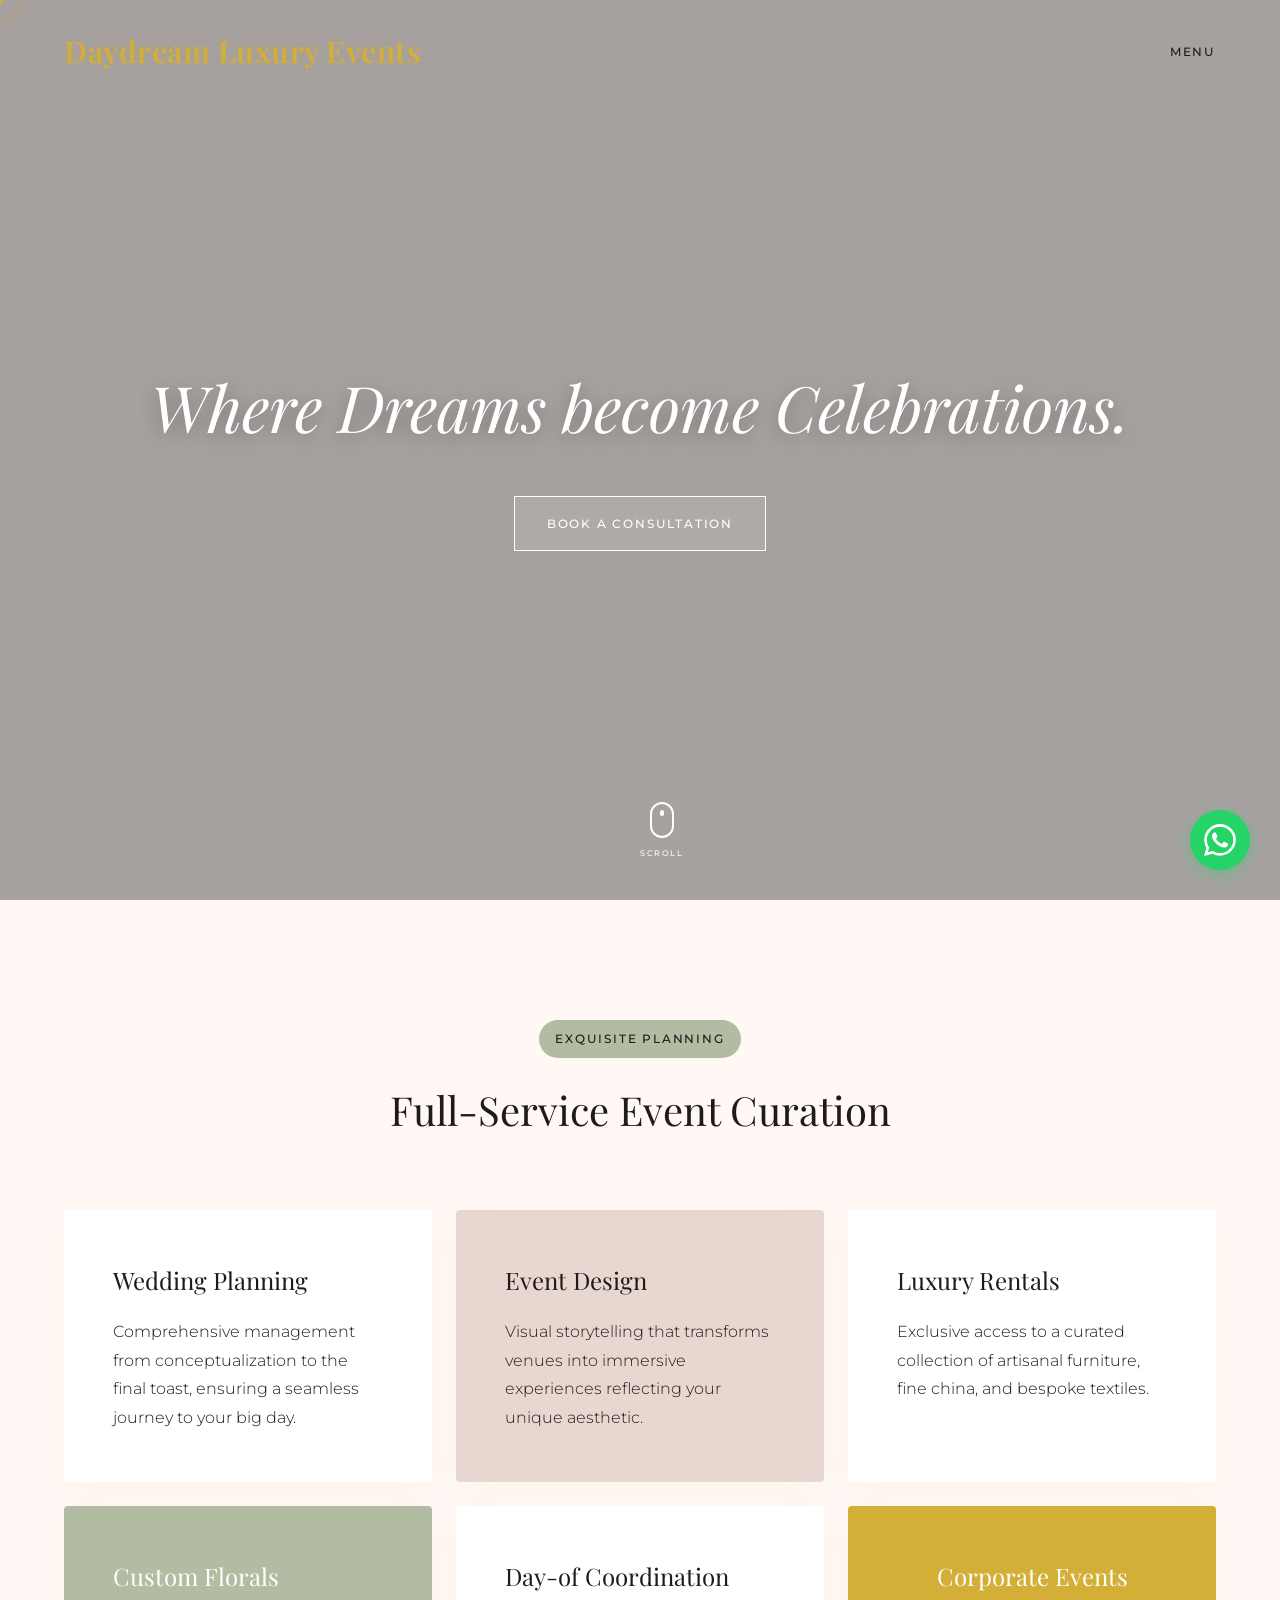
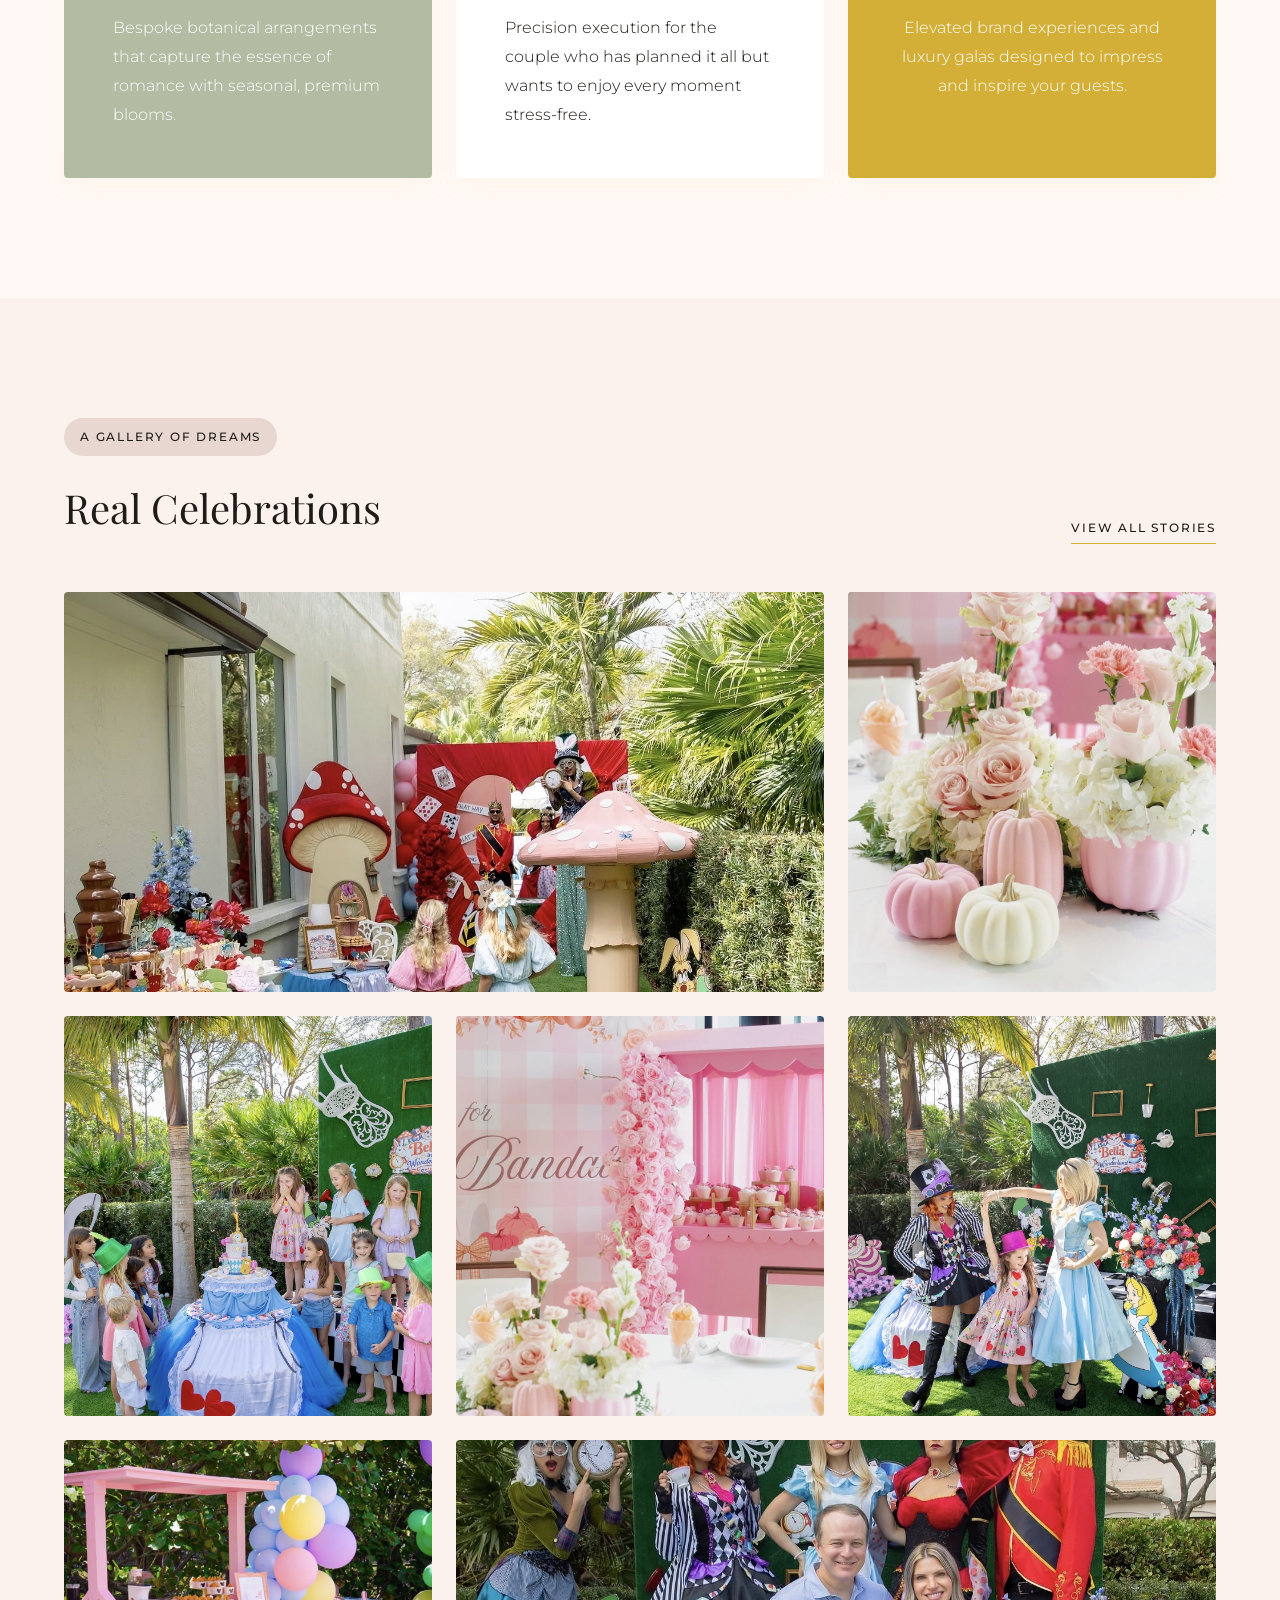
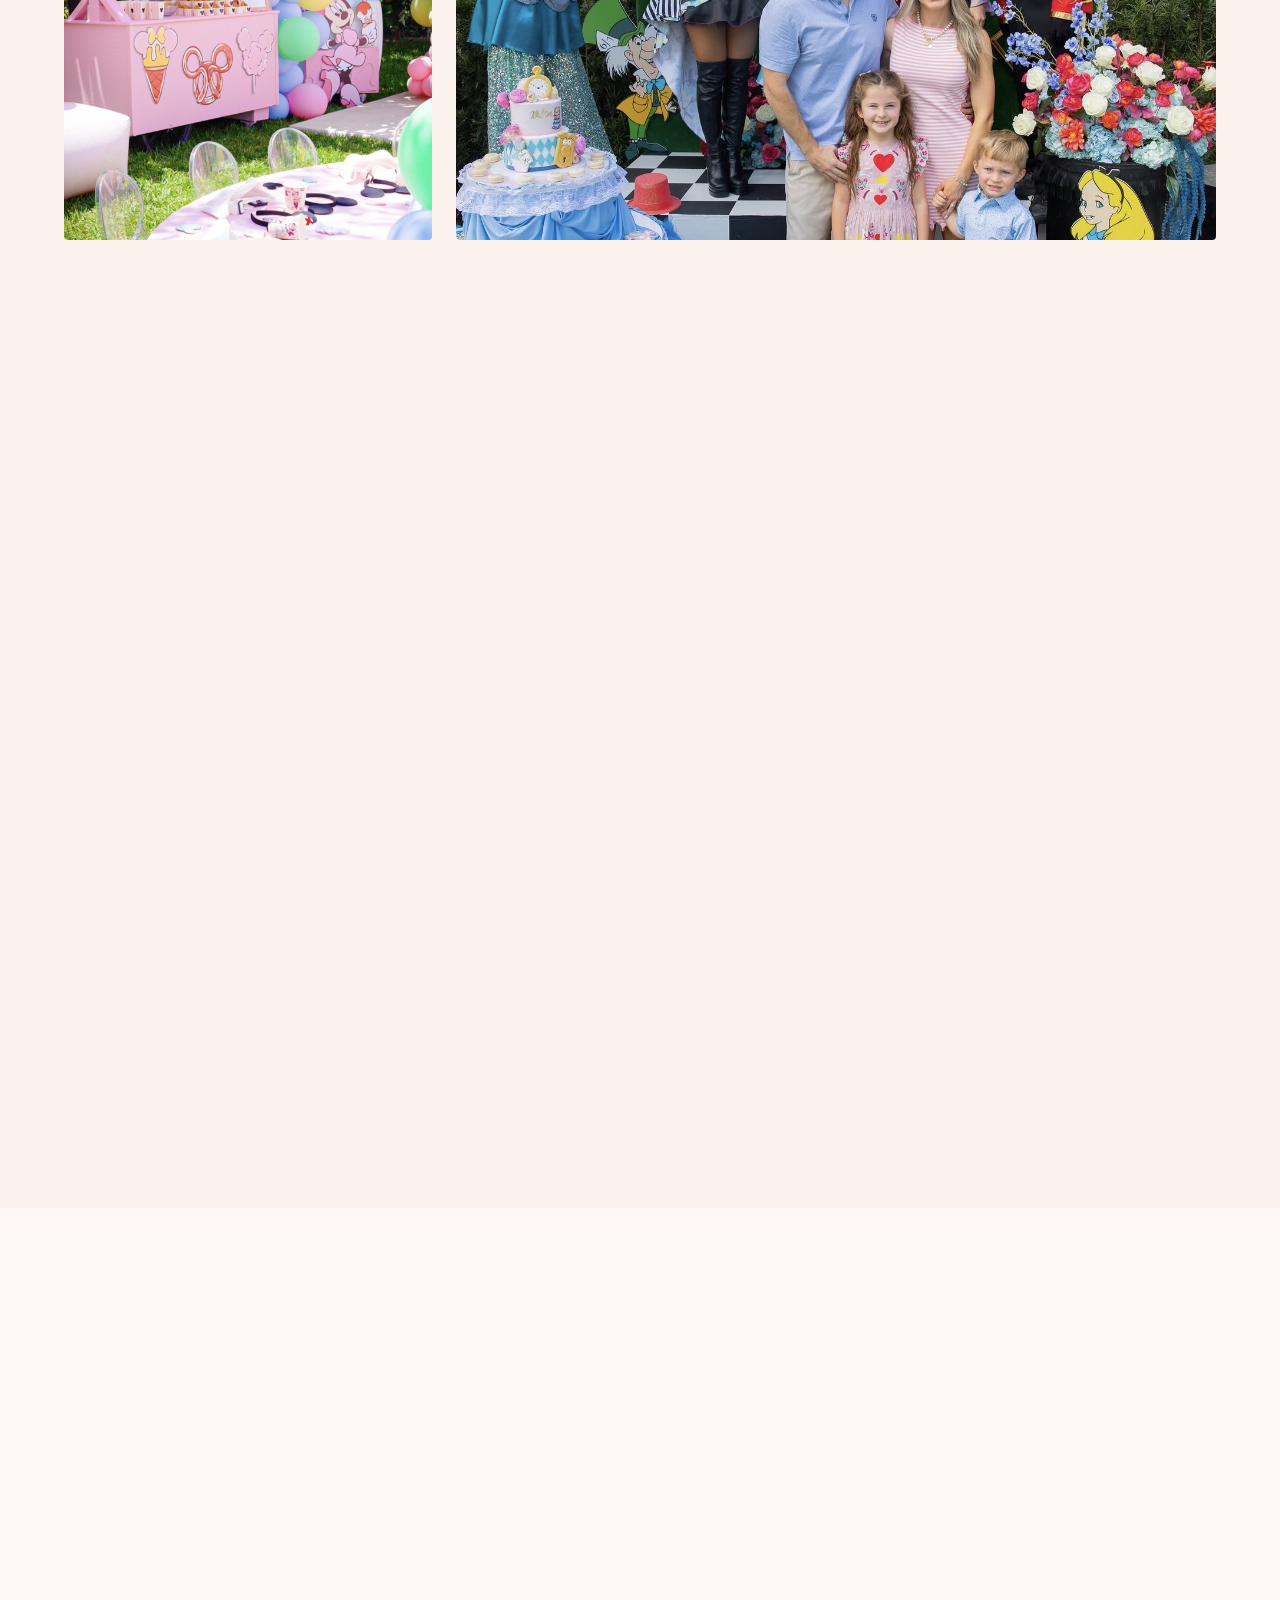
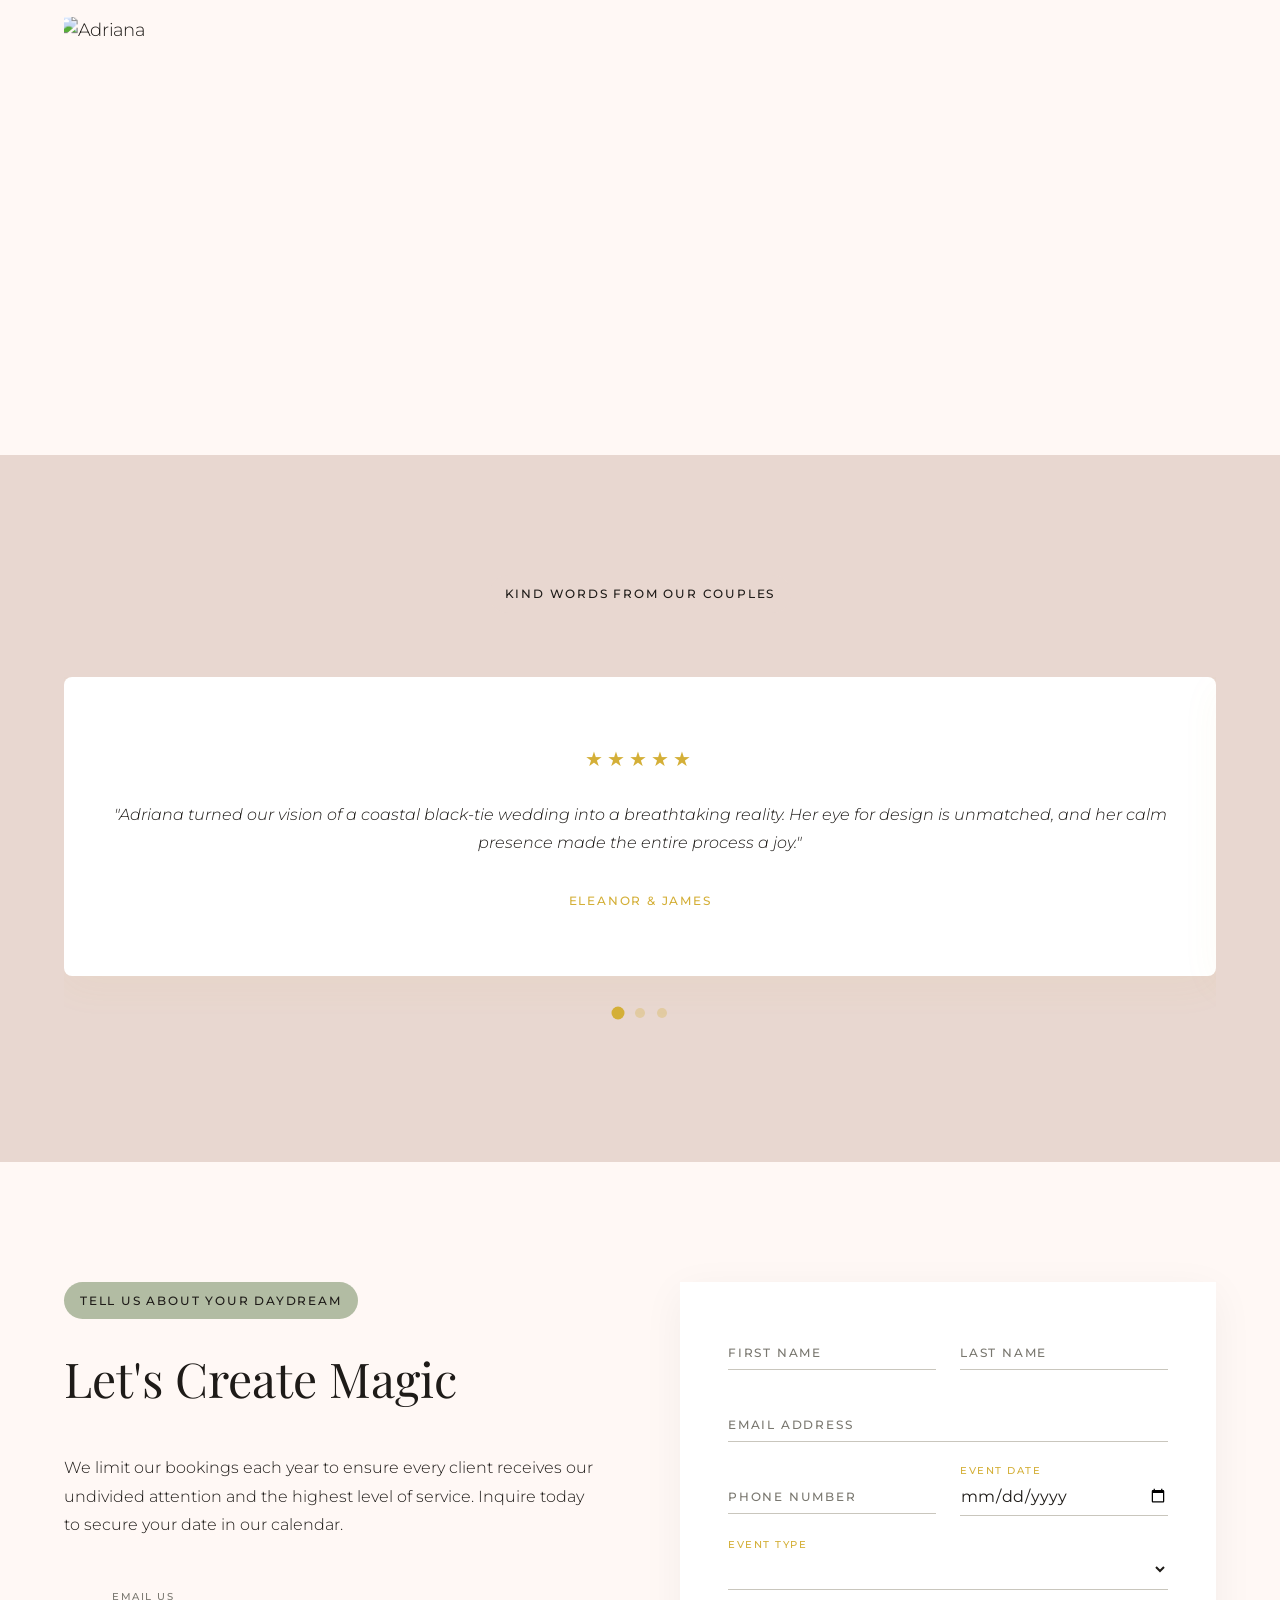
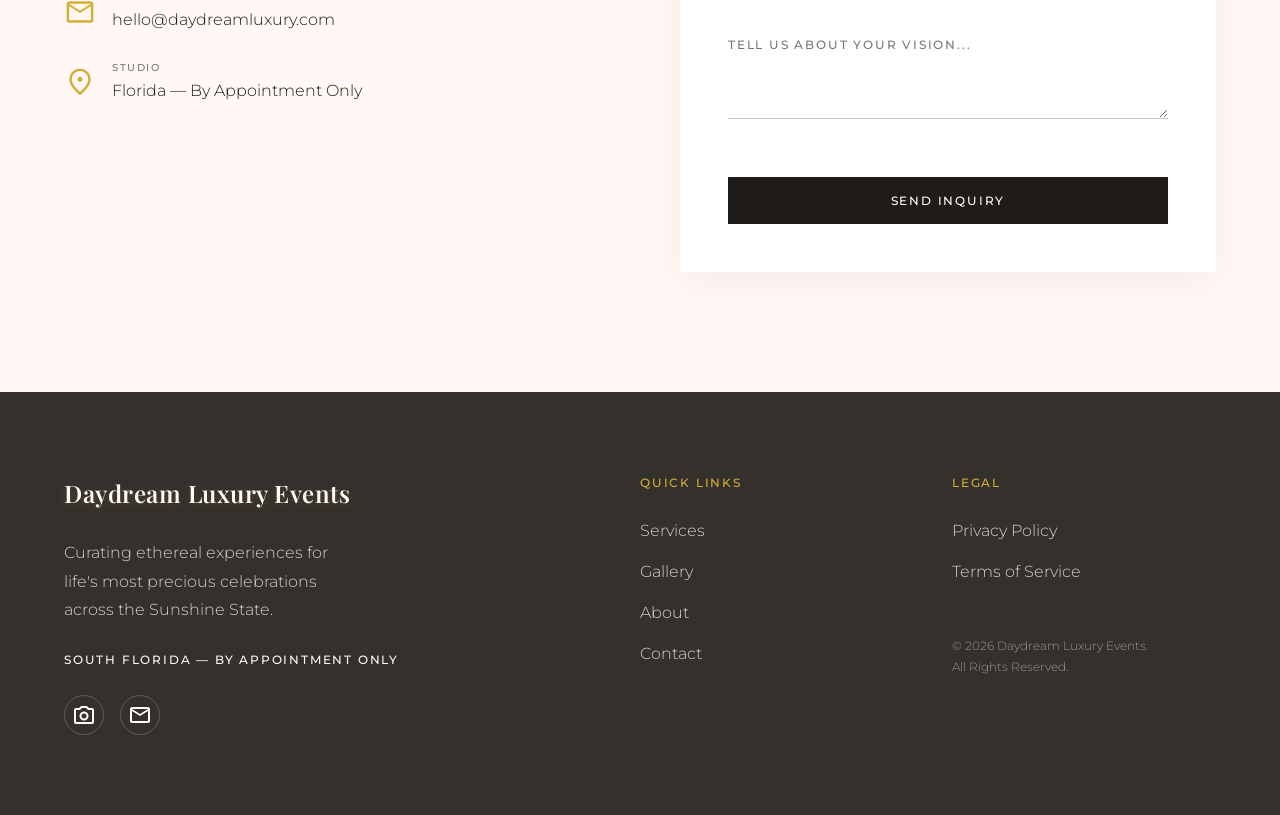
==== commit 8365c641: "Fix parallax bug on mobile devices for the about image" ====
--- a/index.html
+++ b/index.html
@@ -469,6 +469,13 @@
     const aboutImg = document.querySelector('.about-image img');
 
     window.addEventListener('scroll', () => {
+      // Disable parallax on mobile
+      if (window.innerWidth <= 768) {
+        if (heroVideo) heroVideo.style.transform = 'none';
+        if (aboutImg) aboutImg.style.transform = 'scale(1.1)'; // Reset to initial CSS scale
+        return;
+      }
+
       const scrollY = window.scrollY;
       
       // Hero Parallax
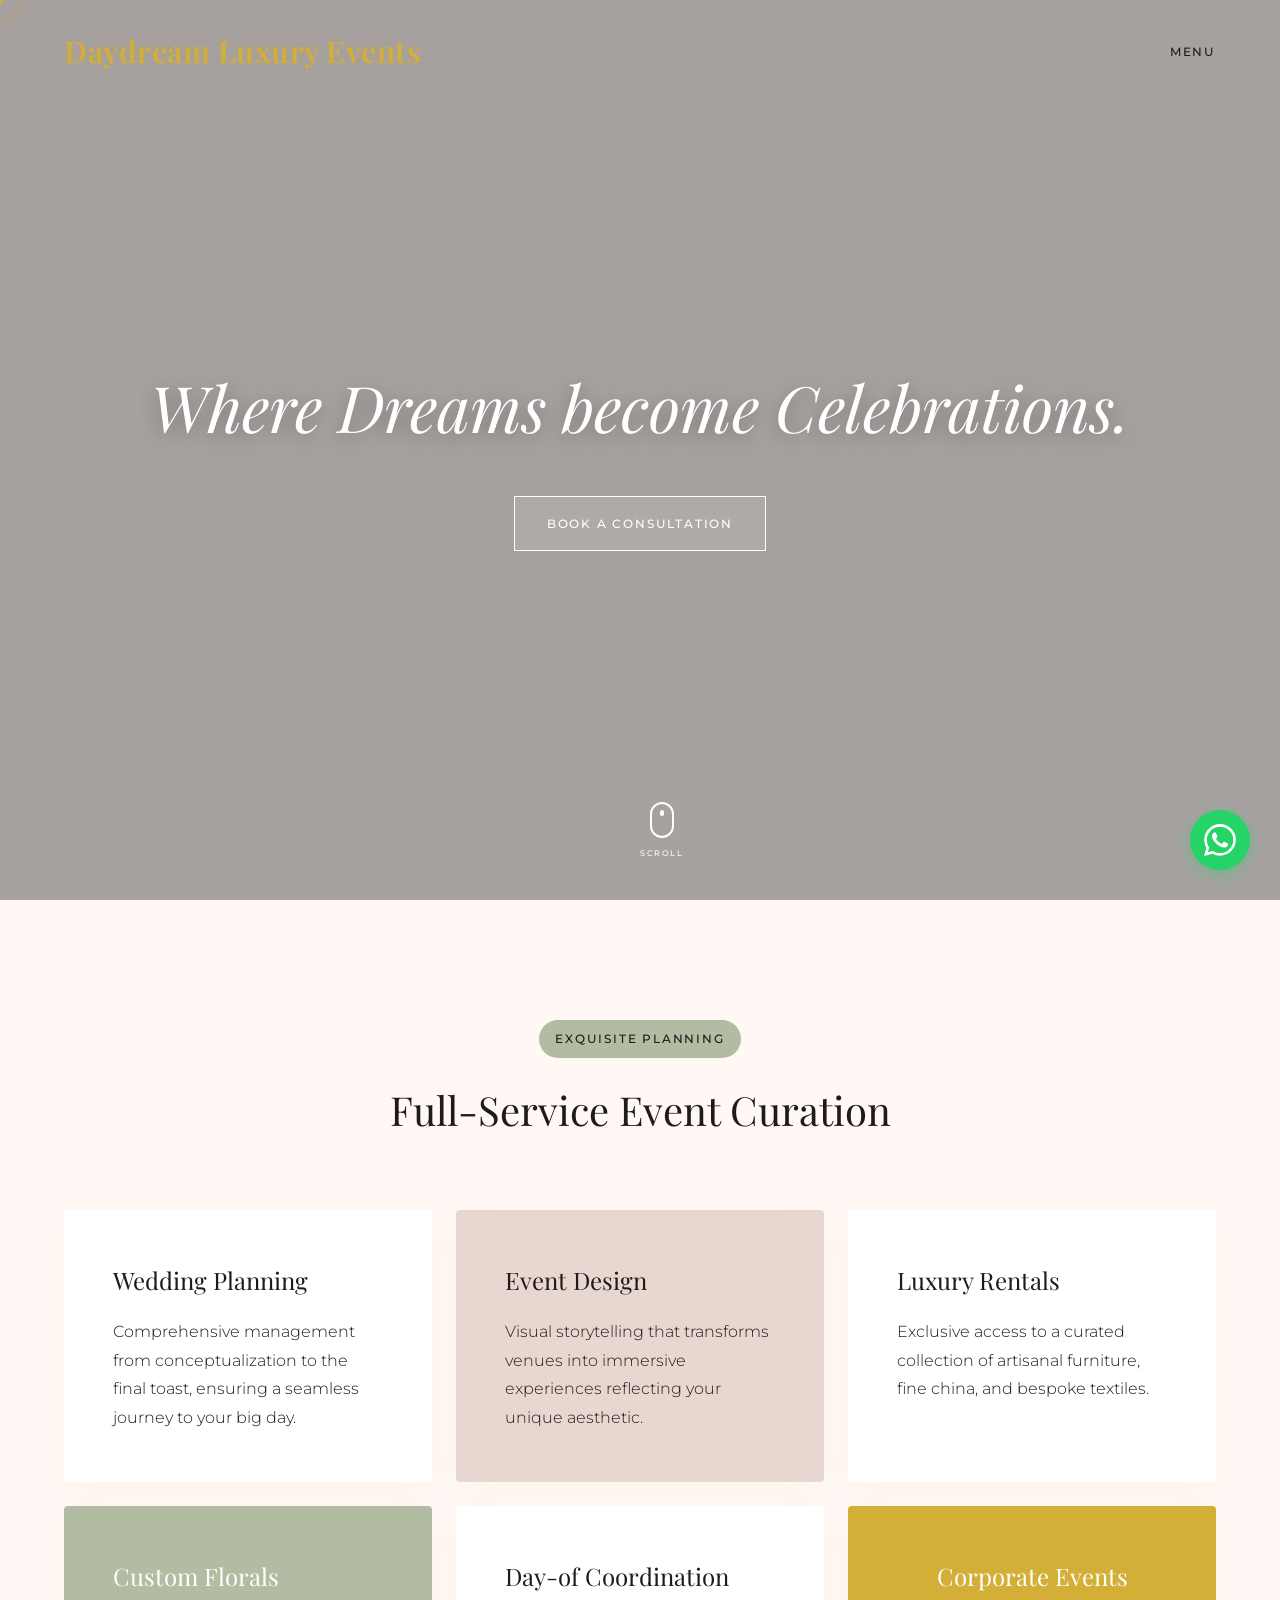
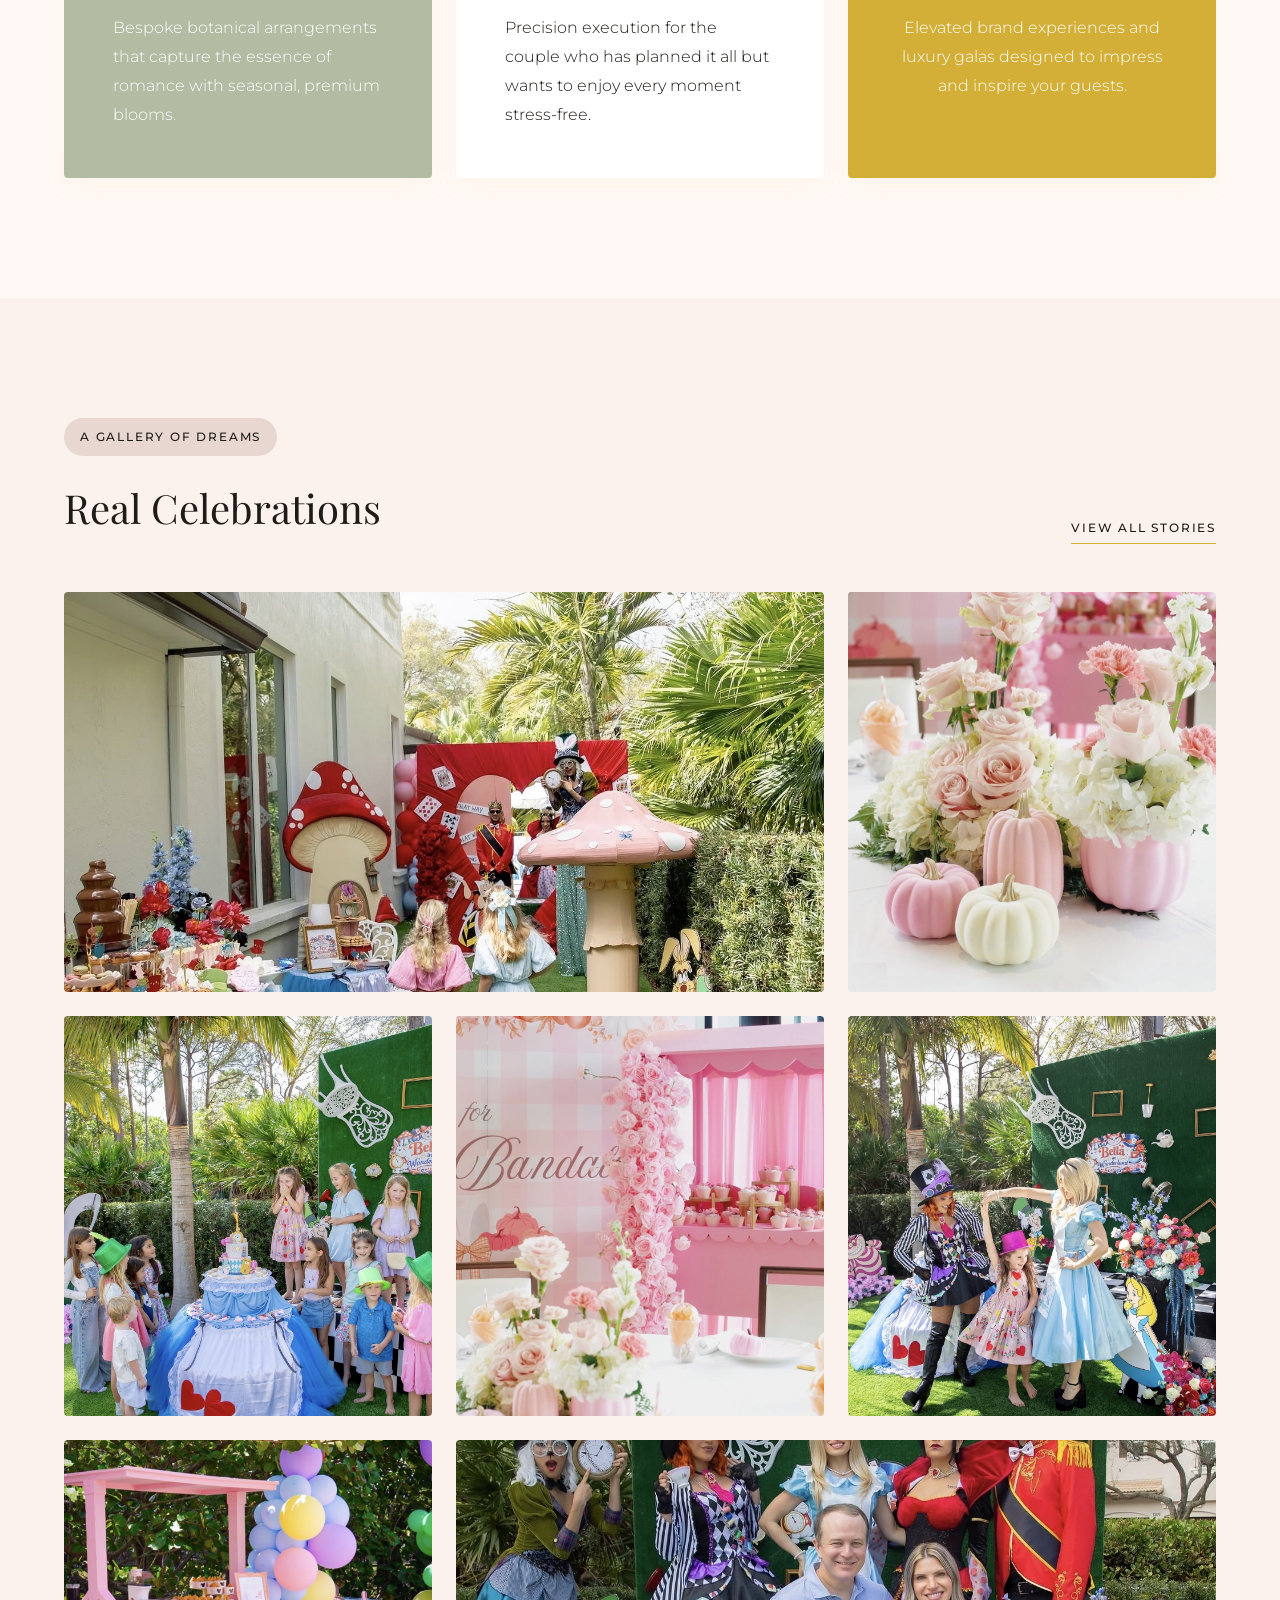
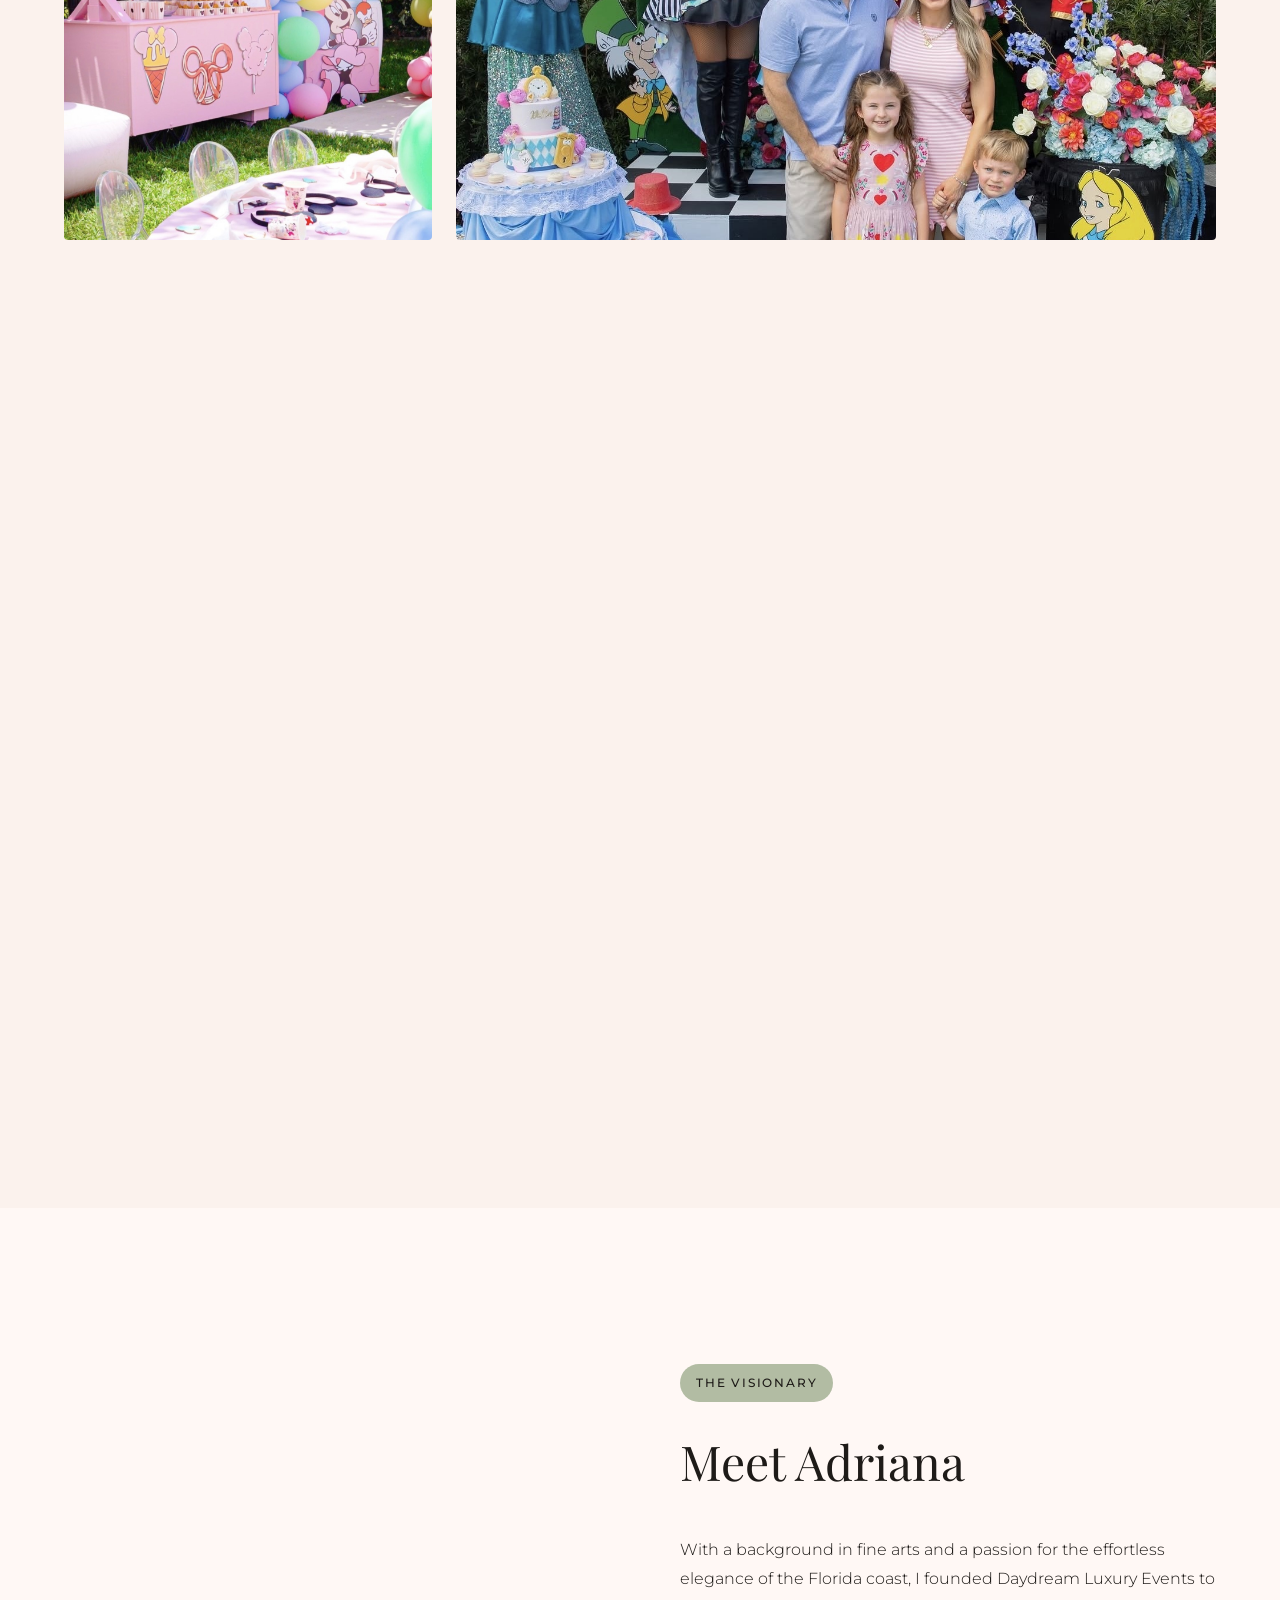
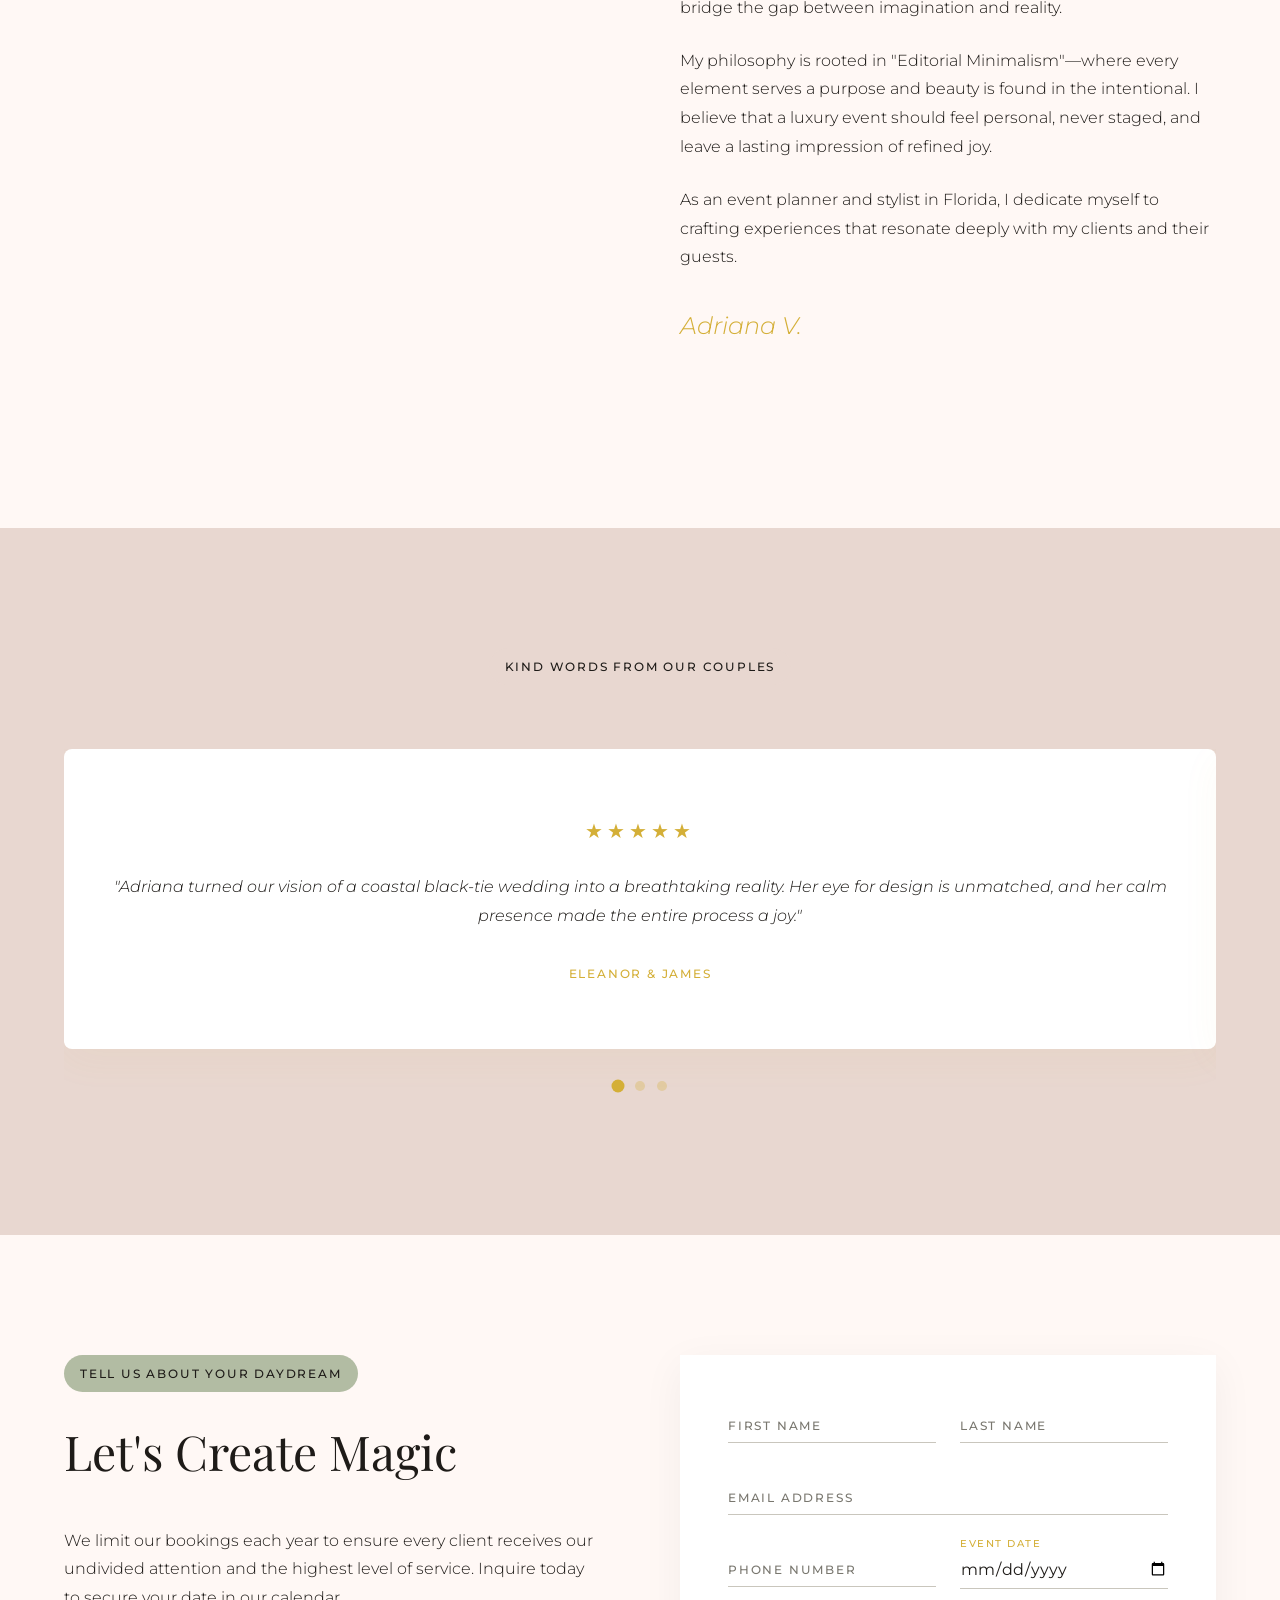
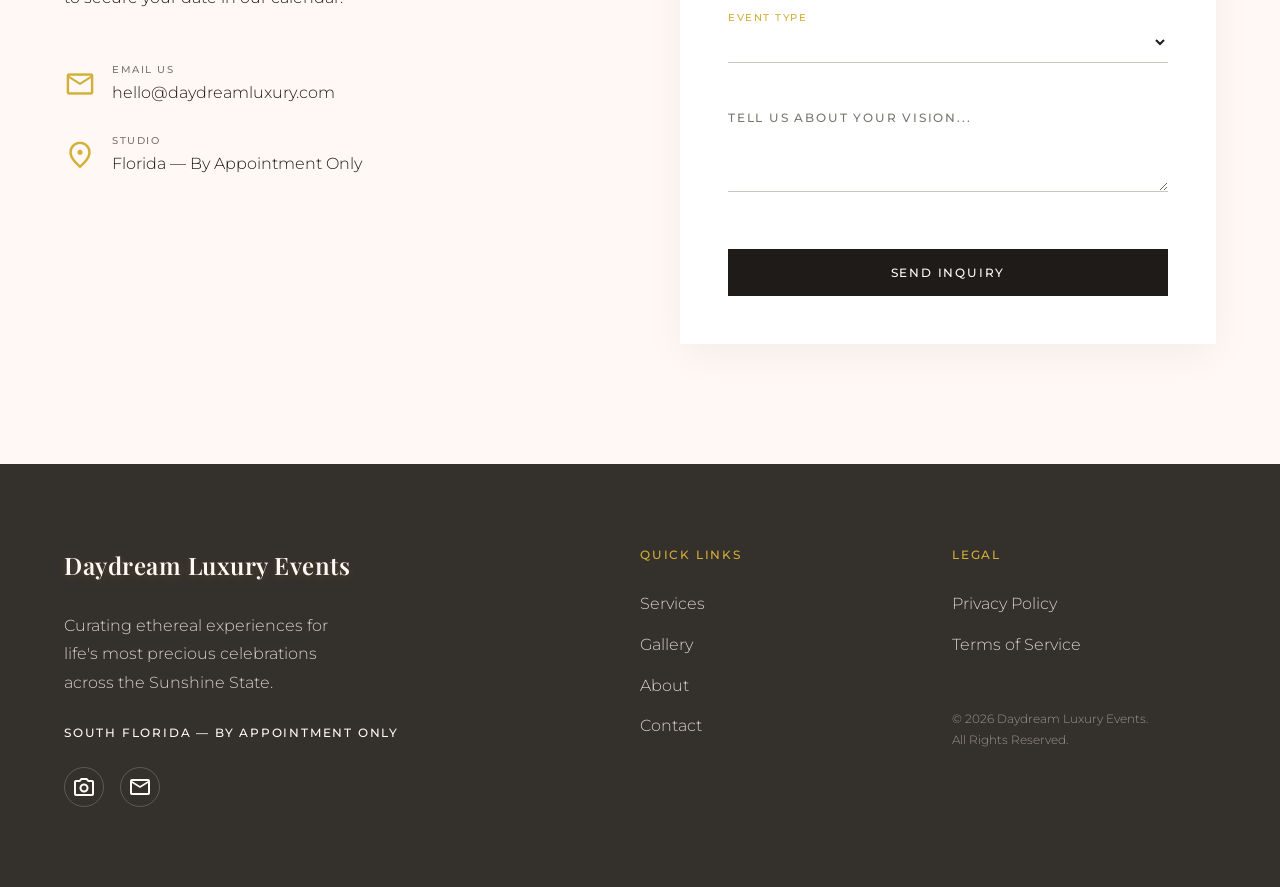
==== commit 9eaec264: "Fix owner photo path encoding and remove parallax" ====
--- a/index.html
+++ b/index.html
@@ -155,10 +155,10 @@
   </section>
 
   <!-- About Section -->
-  <section id="about" class="section-gap">
+  <section id="about" class="section-gap reveal">
     <div class="container about-grid">
-      <div class="about-image signature-frame">
-        <img src="foto de la dueña/9C706F66-1818-429E-ACD1-0B4B7BBCFD87.PNG" alt="Adriana" class="img-cover" style="aspect-ratio: 4/5; object-position: center 35%;">
+      <div class="about-image signature-frame reveal-hidden">
+        <img src="foto_de_la_duena/9C706F66-1818-429E-ACD1-0B4B7BBCFD87.PNG" alt="Adriana" class="img-cover" style="aspect-ratio: 4/5; object-position: center 35%;">
       </div>
       <div class="about-content">
         <span class="label tag tag-sage">The Visionary</span>
@@ -466,13 +466,11 @@
 
     // 8. Parallax Effects
     const heroVideo = document.querySelector('.hero-video');
-    const aboutImg = document.querySelector('.about-image img');
 
     window.addEventListener('scroll', () => {
       // Disable parallax on mobile
       if (window.innerWidth <= 768) {
         if (heroVideo) heroVideo.style.transform = 'none';
-        if (aboutImg) aboutImg.style.transform = 'scale(1.1)'; // Reset to initial CSS scale
         return;
       }
 
@@ -482,15 +480,6 @@
       if (heroVideo && scrollY < window.innerHeight) {
         heroVideo.style.transform = `translateY(${scrollY * 0.4}px)`;
       }
-
-      // About Image Parallax
-      if (aboutImg) {
-        const aboutTop = document.getElementById('about').offsetTop;
-        const offset = scrollY - aboutTop + window.innerHeight;
-        if (offset > 0 && offset < window.innerHeight * 2) {
-          aboutImg.style.transform = `translateY(${offset * -0.15}px) scale(1.1)`;
-        }
-      }
     });
 
   </script>
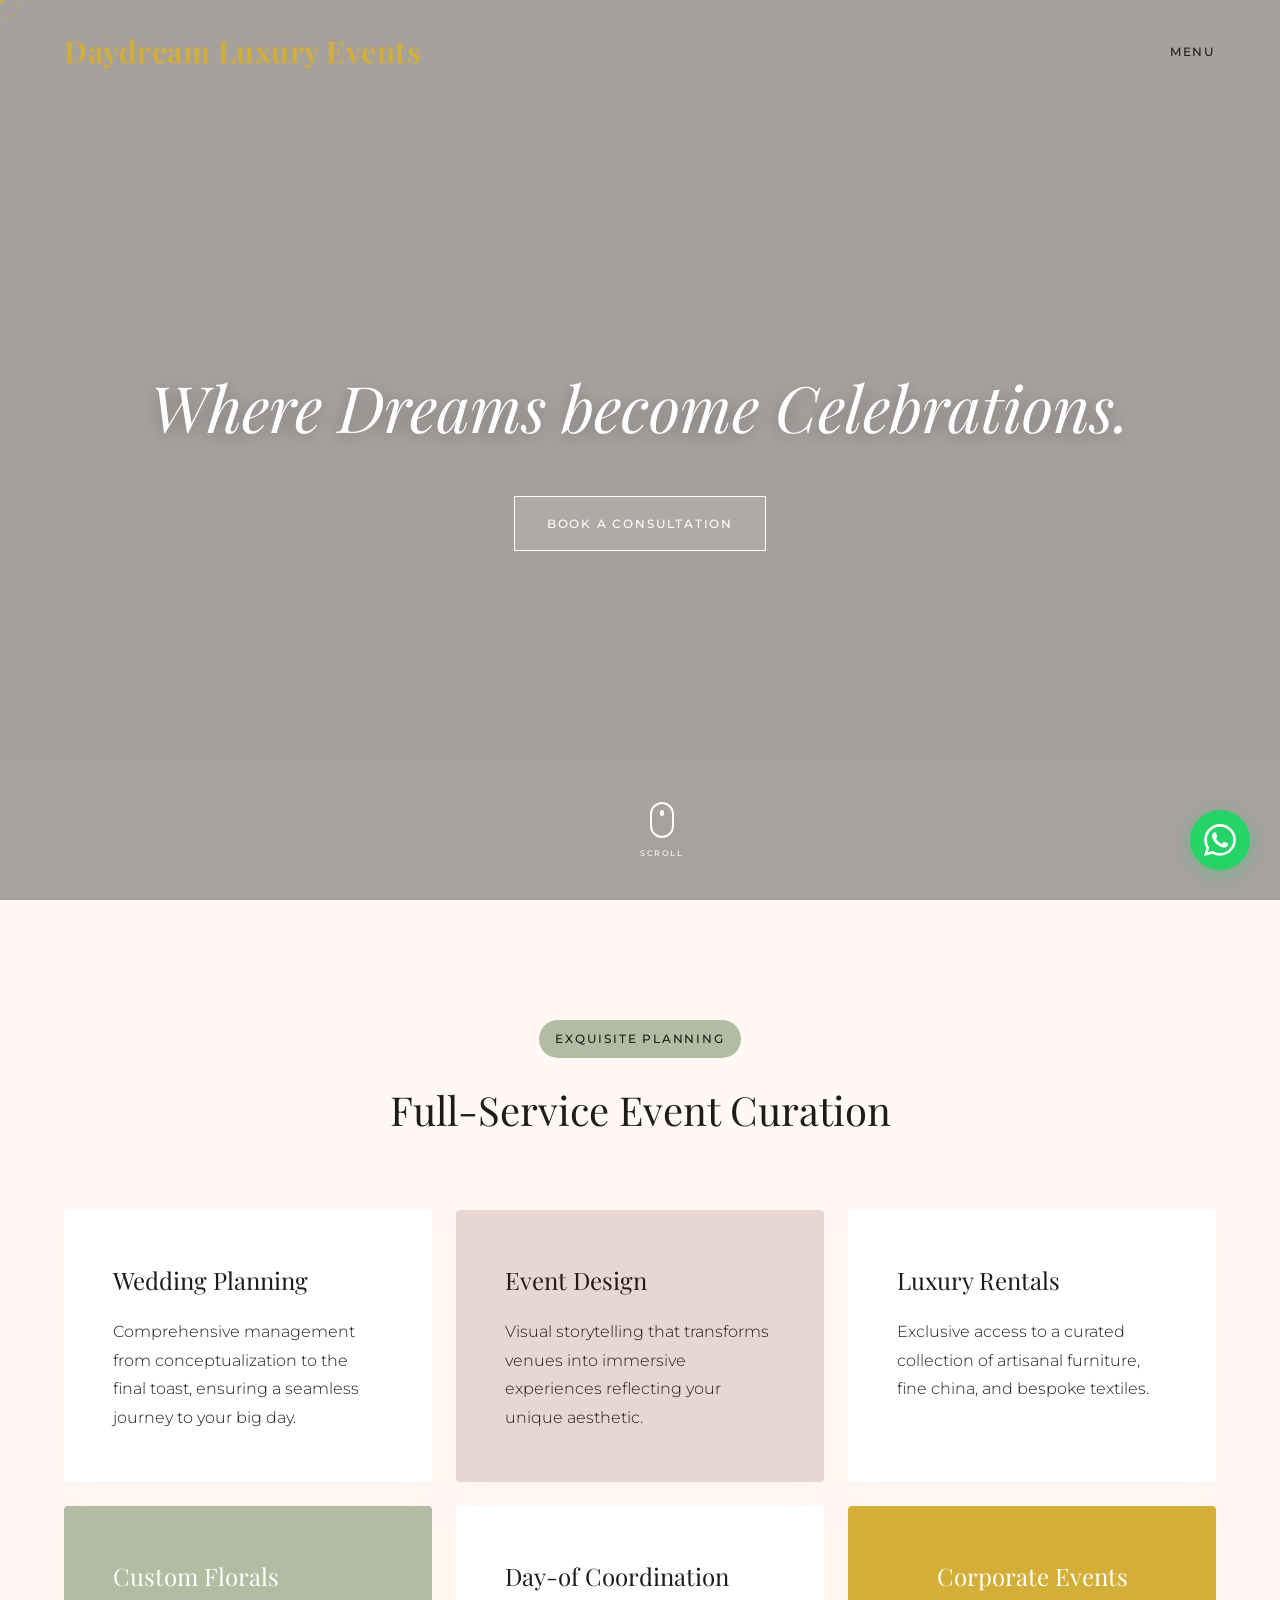
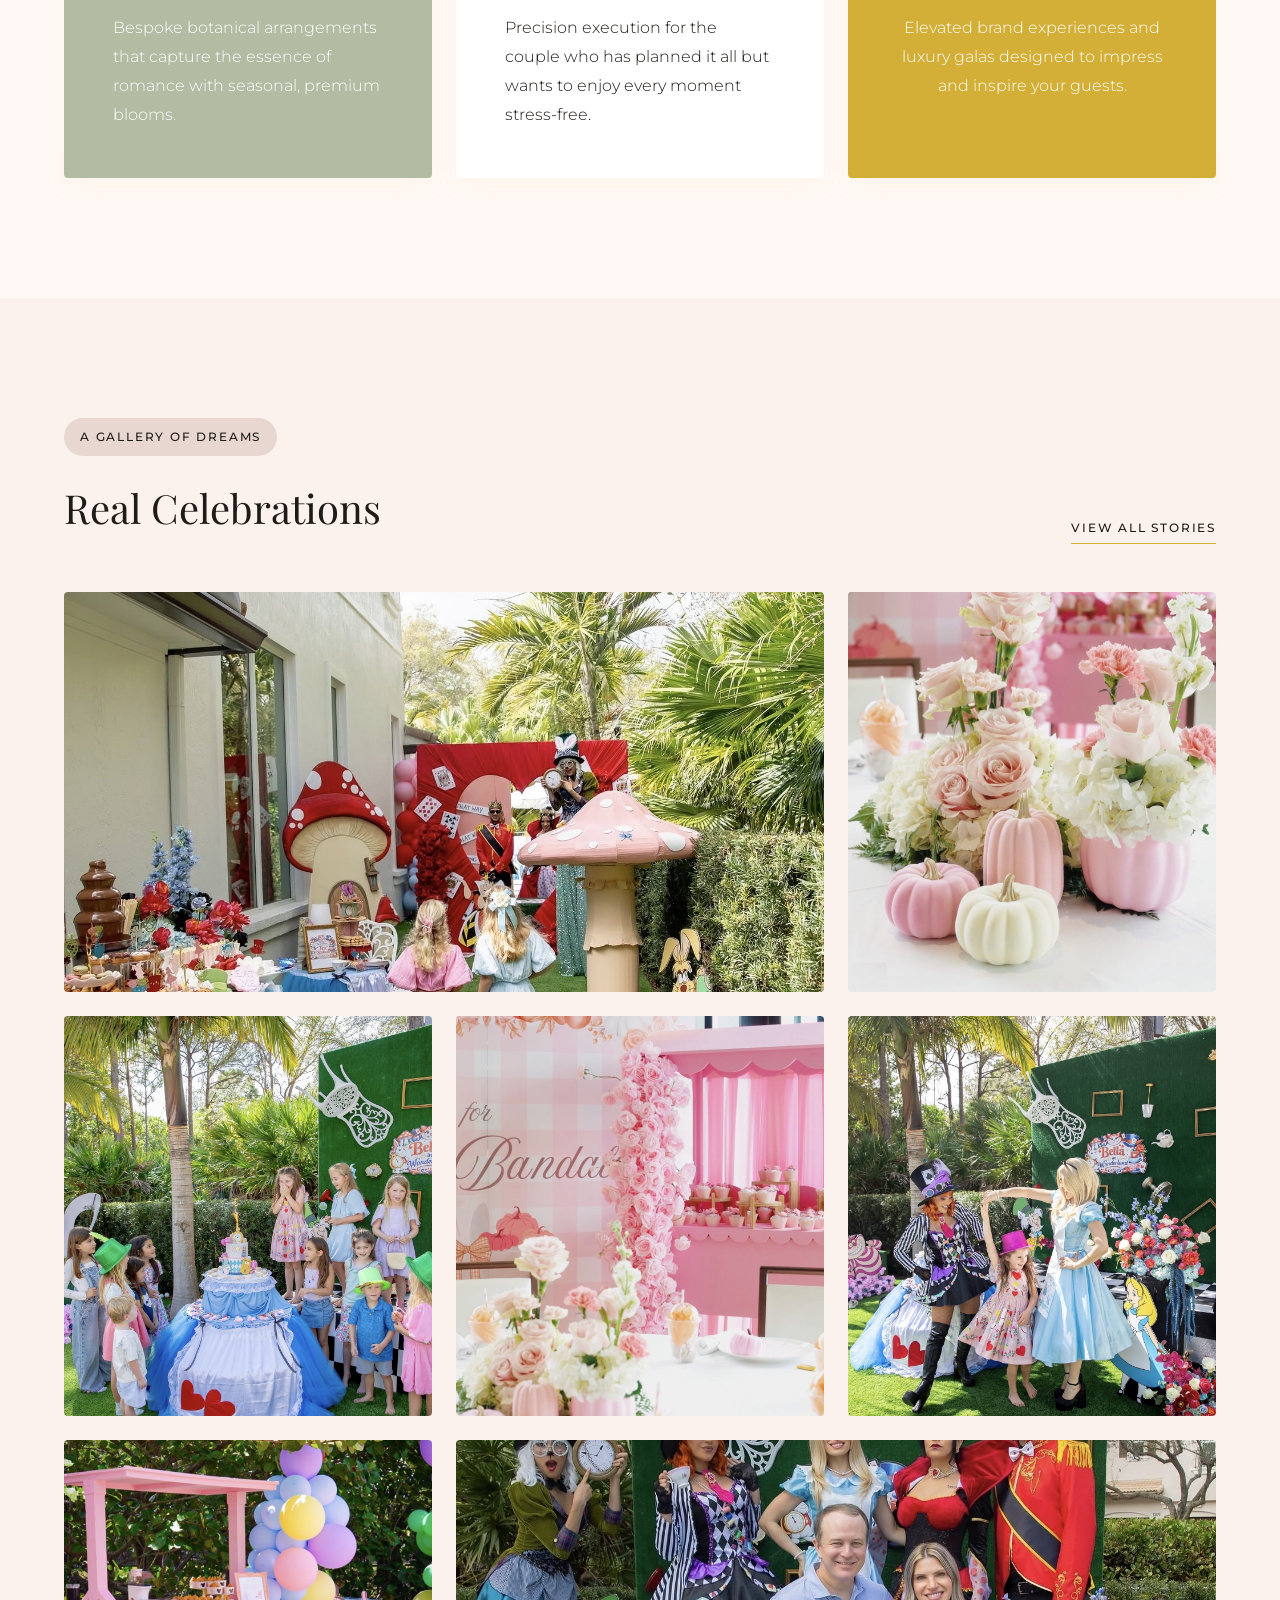
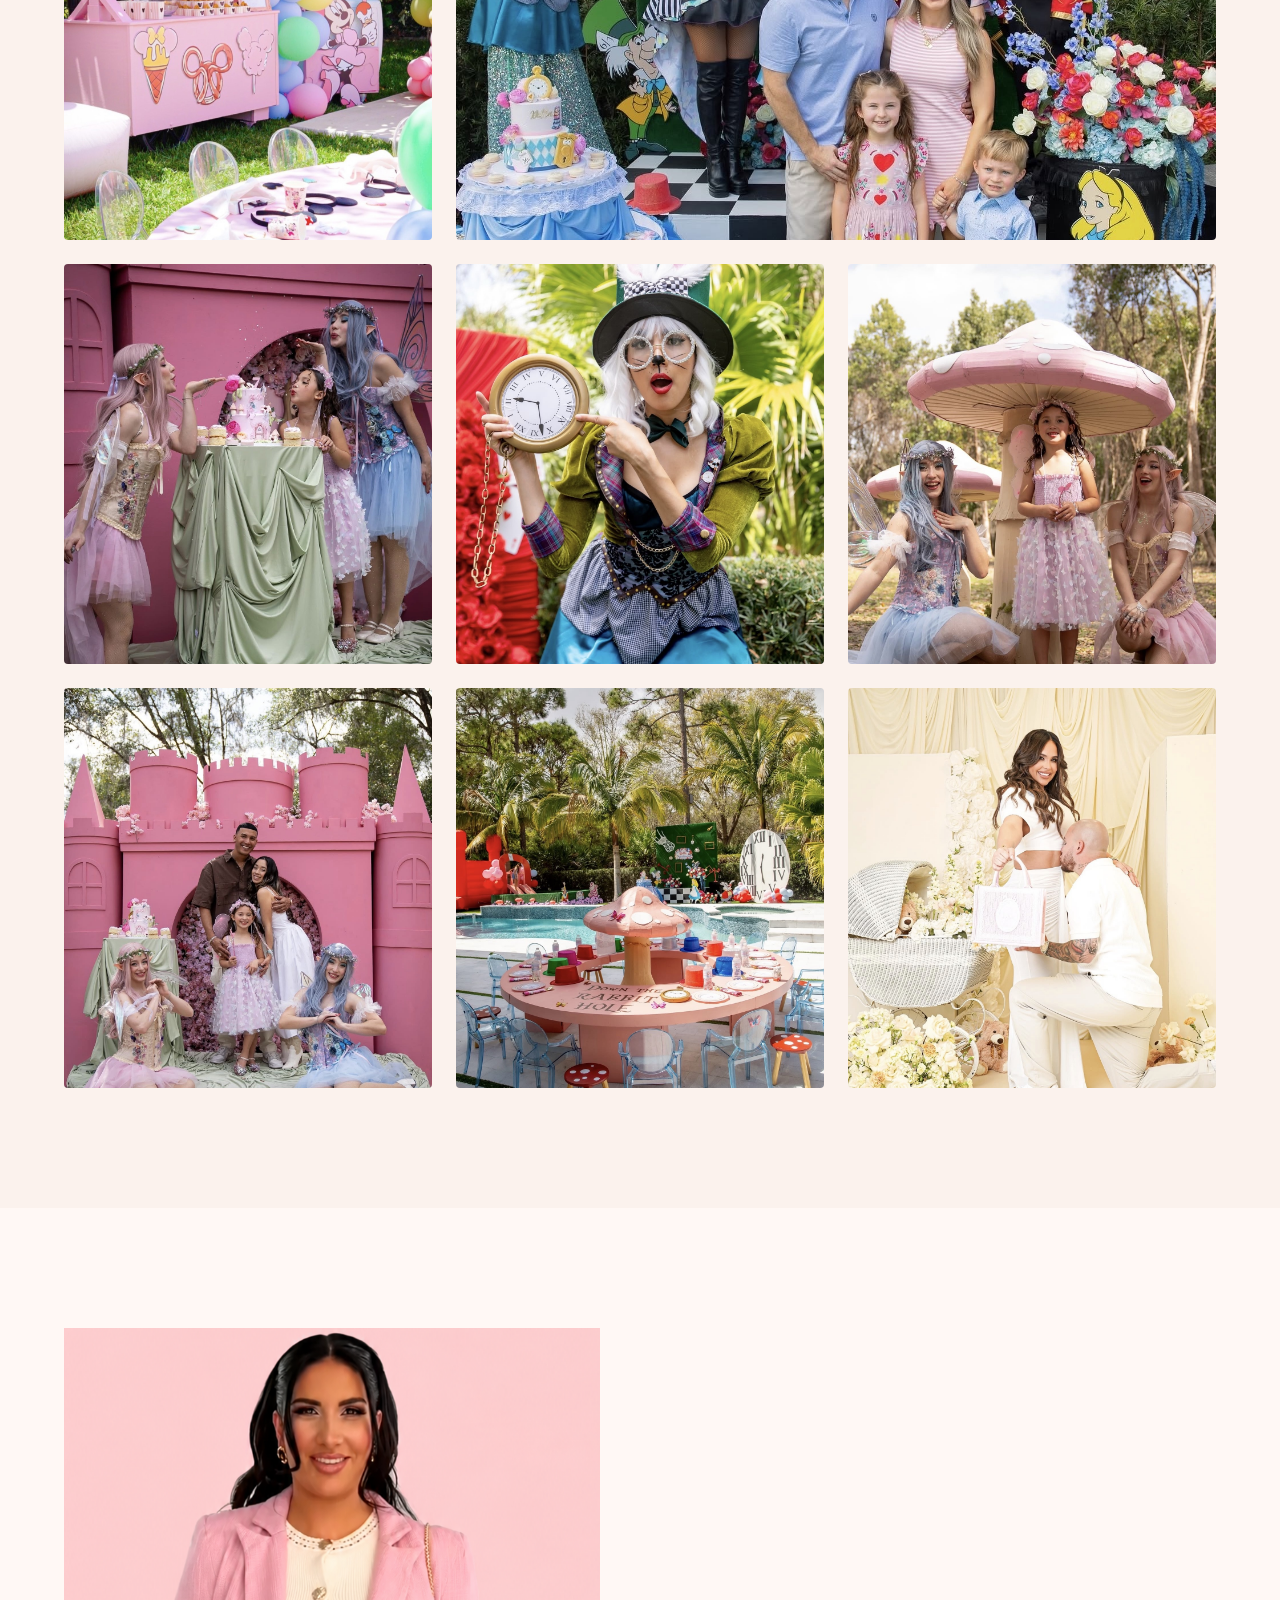
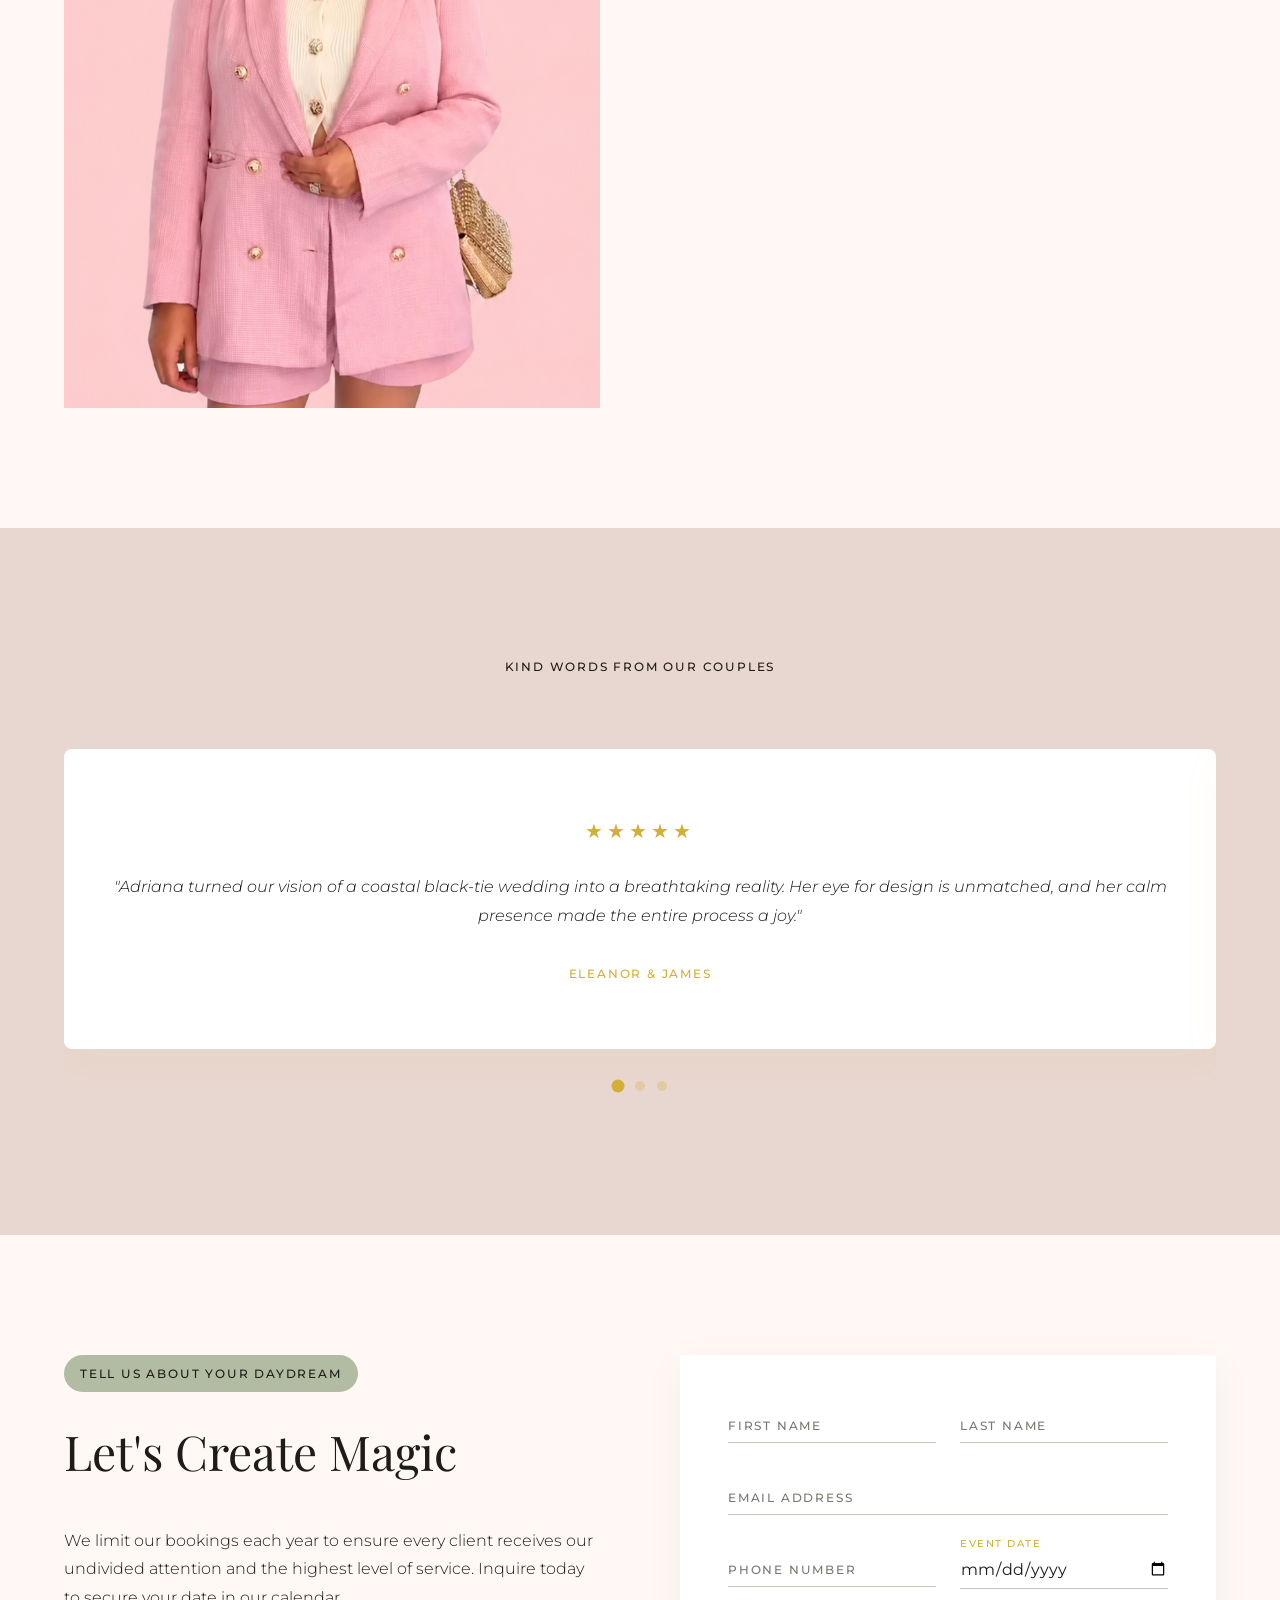
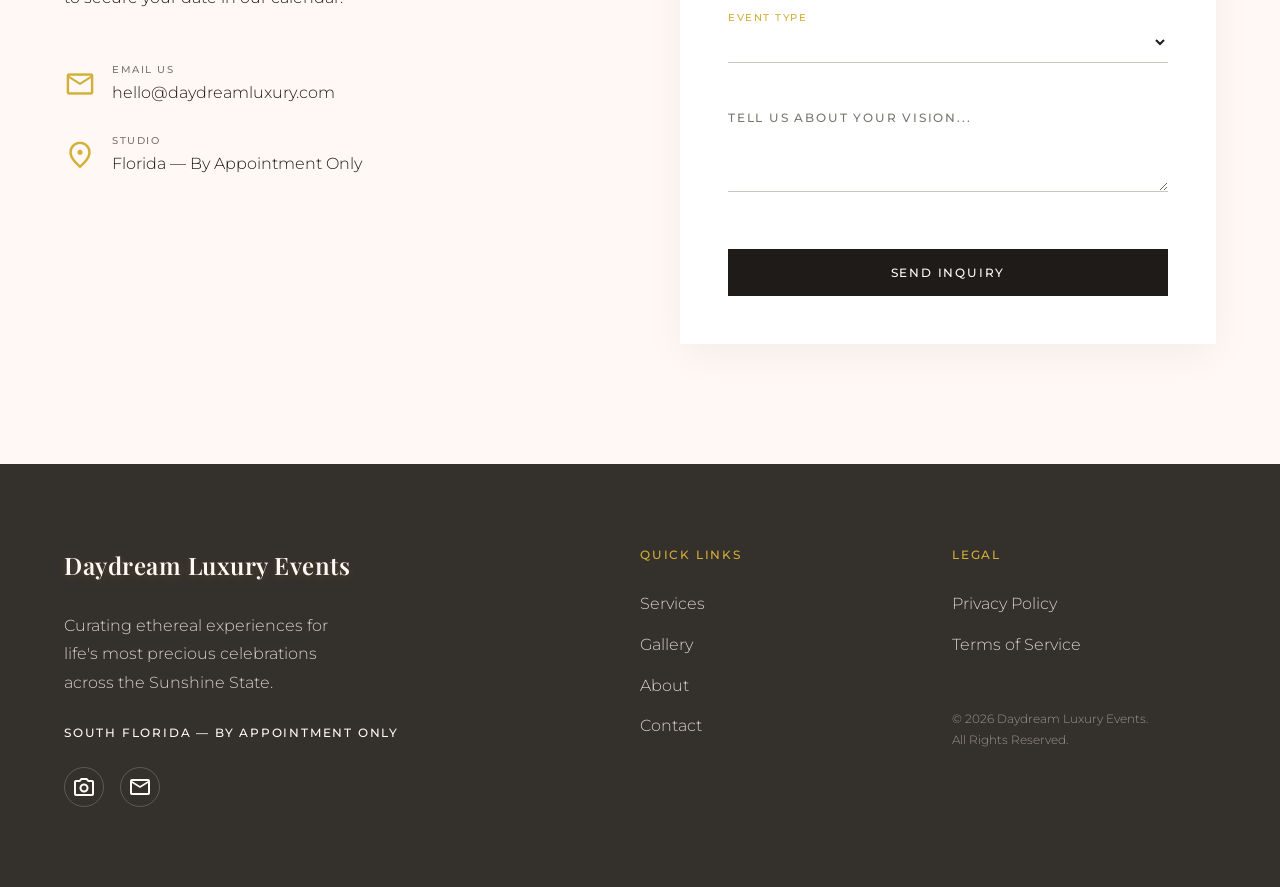
==== commit b0617324: "Fix invisible owner photo bug by removing unobserved reveal-hidden class" ====
--- a/index.html
+++ b/index.html
@@ -157,7 +157,7 @@
   <!-- About Section -->
   <section id="about" class="section-gap reveal">
     <div class="container about-grid">
-      <div class="about-image signature-frame reveal-hidden">
+      <div class="about-image signature-frame">
         <img src="foto_de_la_duena/9C706F66-1818-429E-ACD1-0B4B7BBCFD87.PNG" alt="Adriana" class="img-cover" style="aspect-ratio: 4/5; object-position: center 35%;">
       </div>
       <div class="about-content">
